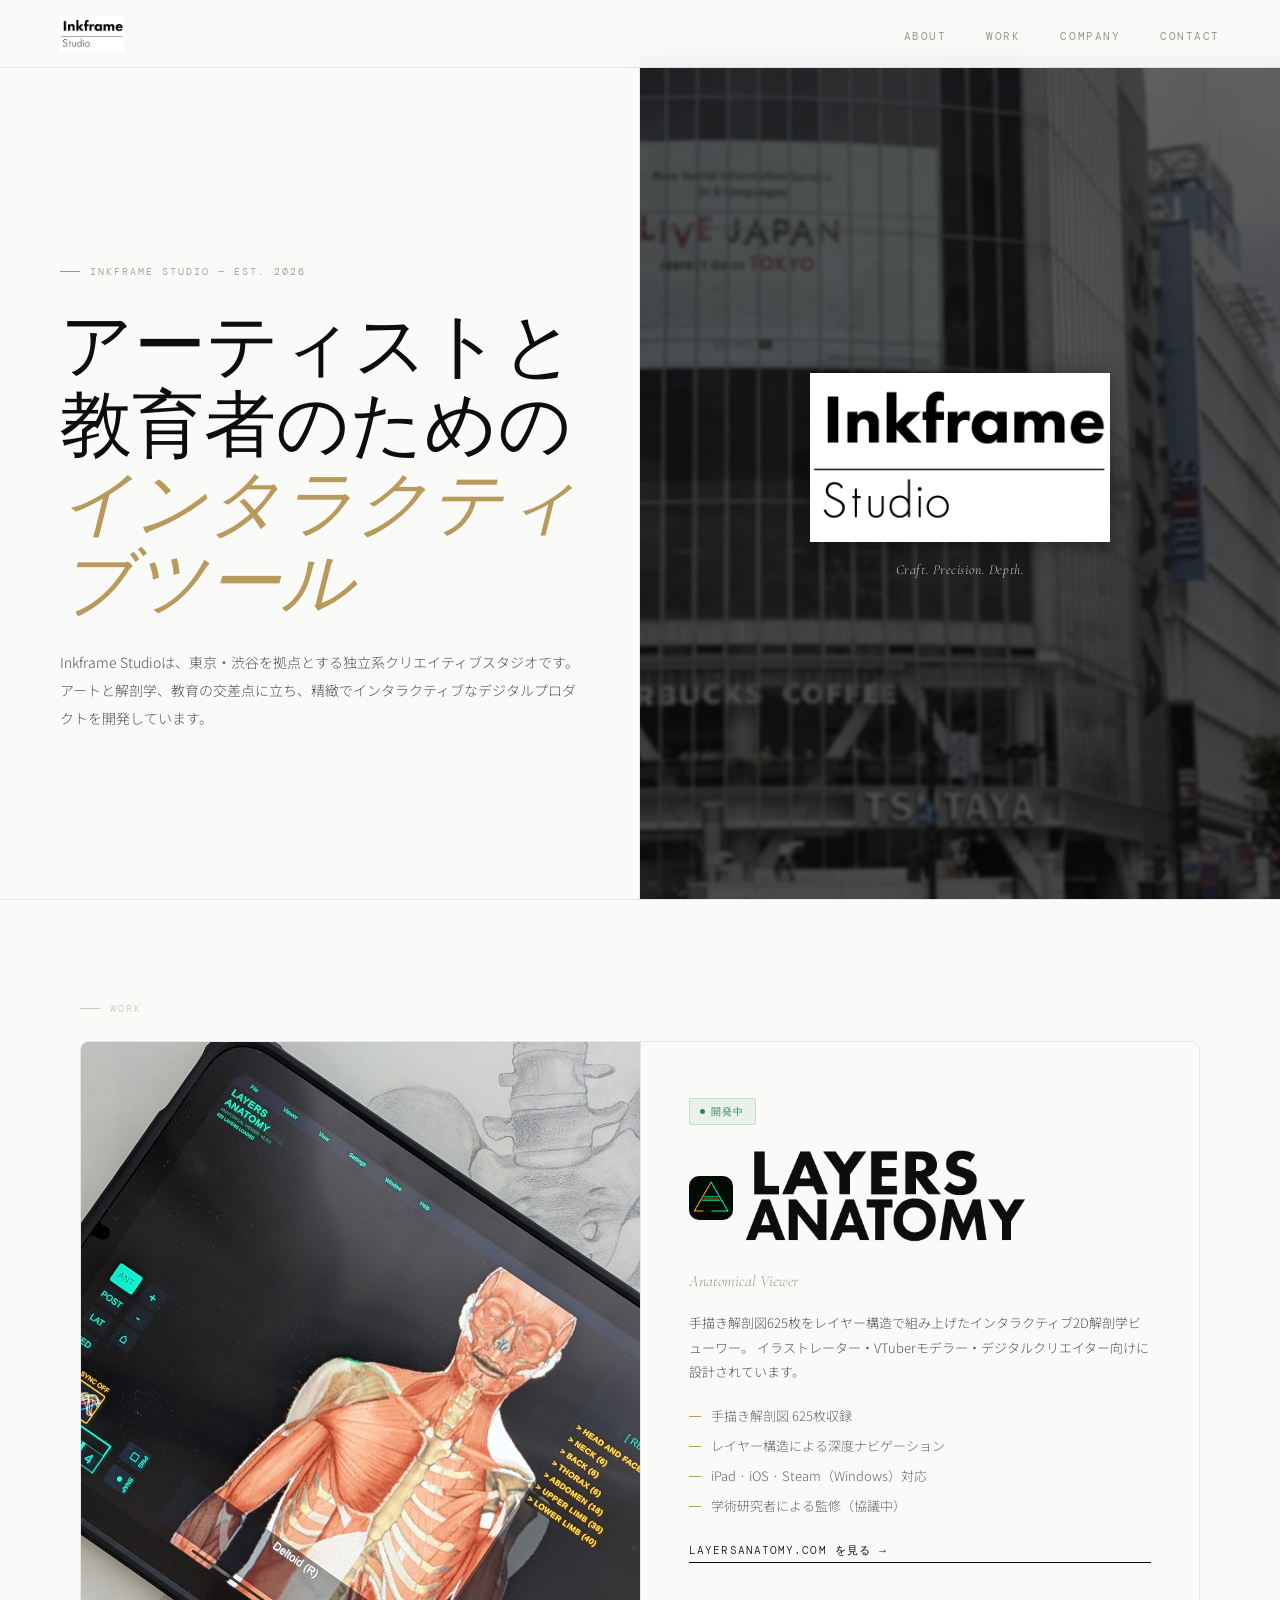
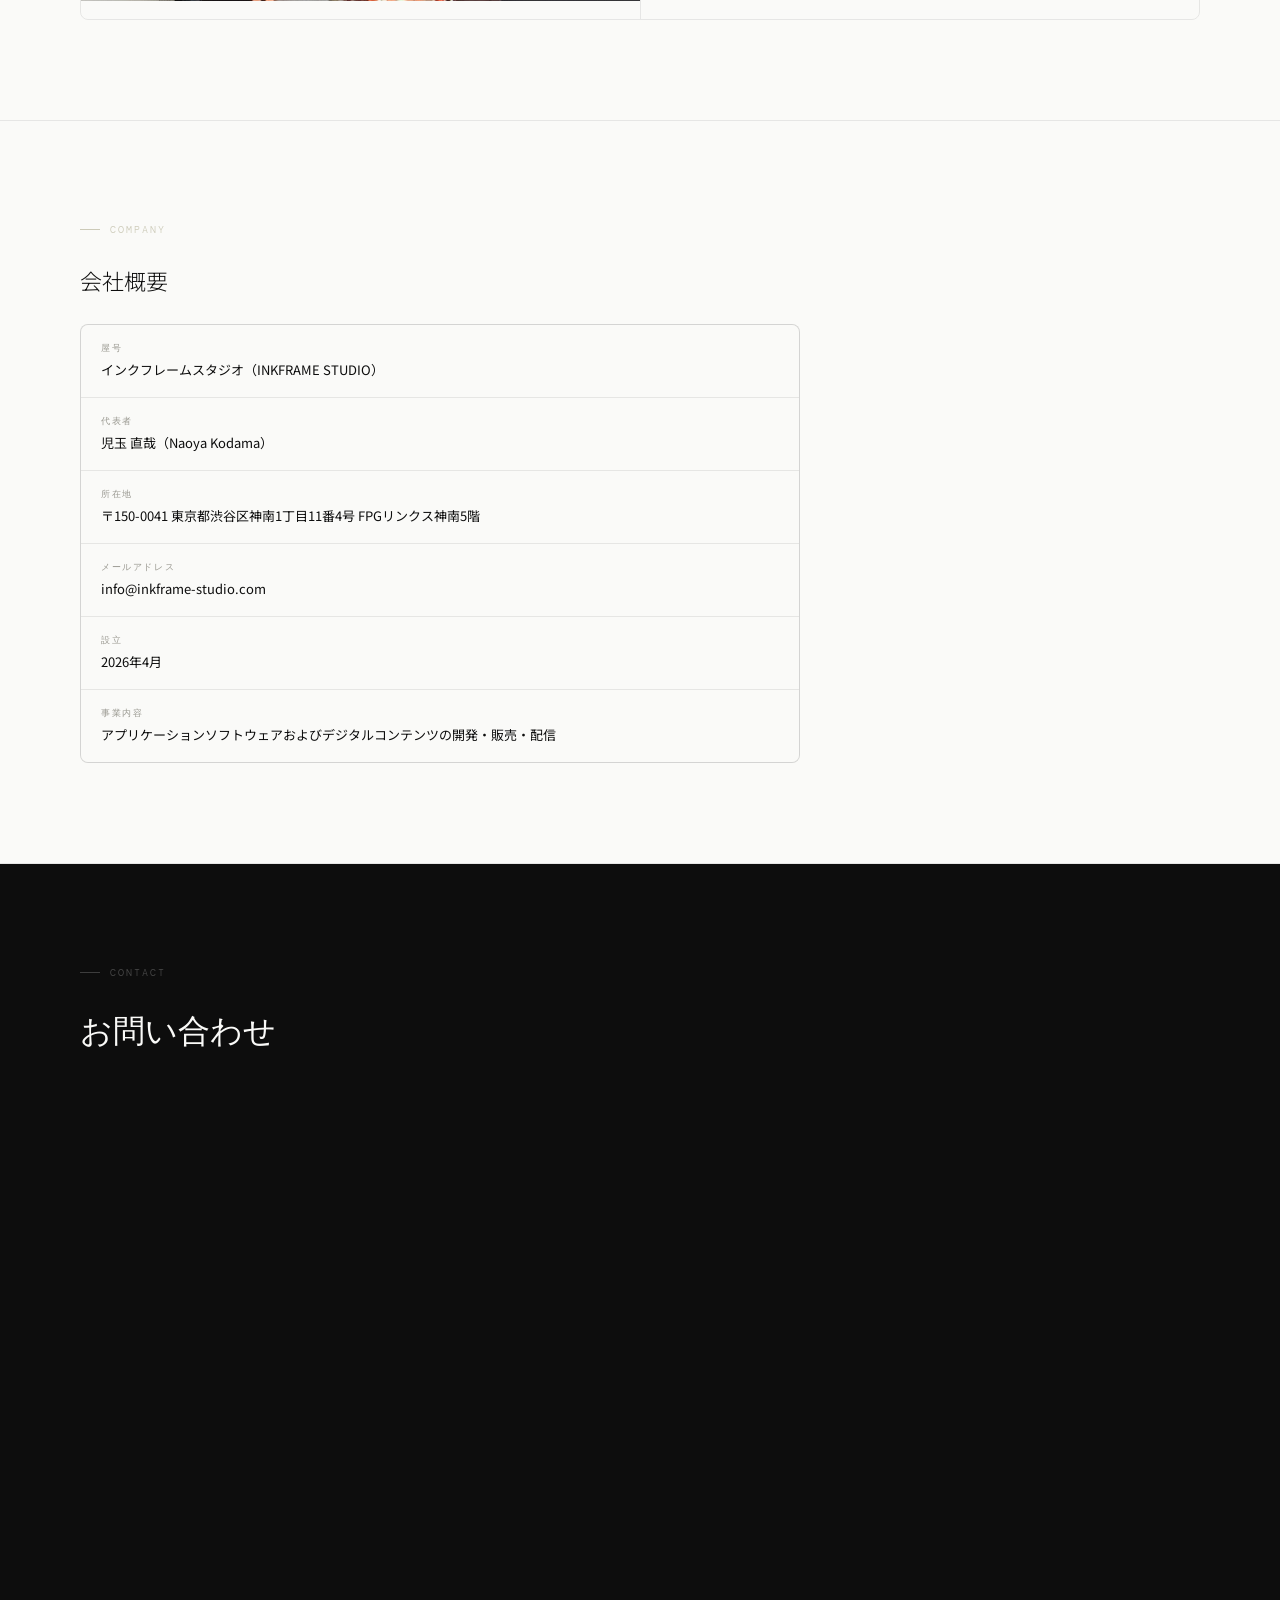
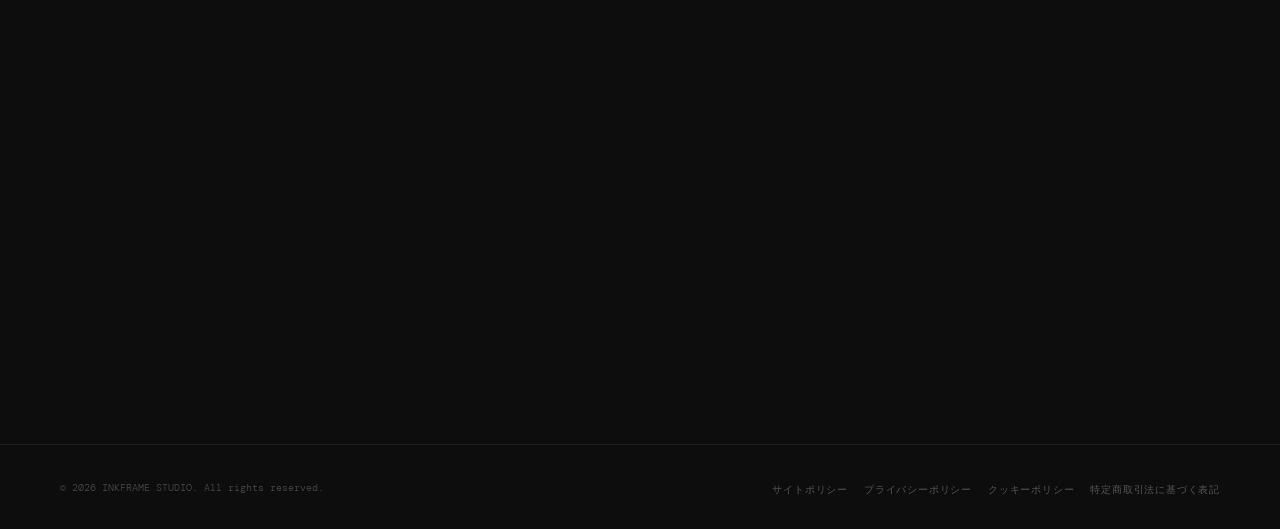
==== index.html @ b80c72b1 "Add files via upload" ====
<!DOCTYPE html>
<html lang="ja">
<head>
<meta charset="UTF-8">
<meta name="viewport" content="width=device-width, initial-scale=1.0">
<title>Inkframe Studio — 東京・渋谷のクリエイティブスタジオ</title>
<meta name="description" content="Inkframe Studioは東京・渋谷を拠点とする独立系クリエイティブスタジオです。アーティストや教育者のためのインタラクティブなデジタルプロダクトを開発しています。">
<link rel="preconnect" href="https://fonts.googleapis.com">
<link rel="preconnect" href="https://fonts.gstatic.com" crossorigin>
<link href="https://fonts.googleapis.com/css2?family=Cormorant+Garamond:ital,wght@0,300;0,400;1,300&family=DM+Mono&family=Noto+Sans+JP:wght@300;400;500&display=swap" rel="stylesheet">
<link rel="stylesheet" href="style.css">
</head>
<body>

<nav>
  <a class="nav-logo" href="index.html">
    <img src="banner.png" alt="Inkframe Studio">
  </a>
  <ul class="nav-links">
    <li><a href="#about">About</a></li>
    <li><a href="#work">Work</a></li>
    <li><a href="#company">Company</a></li>
    <li><a href="#contact">Contact</a></li>
  </ul>
</nav>

<!-- ABOUT -->
<section id="about">
  <div class="about-main">
    <p class="hero-eyebrow">Inkframe Studio — Est. 2026</p>
    <h1 class="hero-title">
      アーティストと<br>教育者のための<br><em>インタラクティブツール</em>
    </h1>
    <p class="hero-desc">
      Inkframe Studioは、東京・渋谷を拠点とする独立系クリエイティブスタジオです。
      アートと解剖学、教育の交差点に立ち、精緻でインタラクティブなデジタルプロダクトを開発しています。
    </p>
  </div>
  <div class="about-visual">
    <div class="about-visual-inner">
      <img src="banner.png" alt="Inkframe Studio">
      <p class="about-visual-tagline">Craft. Precision. Depth.</p>
    </div>
  </div>
</section>

<!-- WORK -->
<section id="work">
  <div class="section-pad">
    <p class="section-eyebrow">Work</p>
    <div class="work-card">
      <div class="work-img">
        <img src="app.jpg" alt="LAYERS ANATOMY — iPadで動作するインタラクティブ解剖学ビューワー">
      </div>
      <div class="work-detail">
        <span class="work-badge">開発中</span>
        <div class="work-logo-row">
          <img class="icon" src="la-icon.png" alt="LAYERS ANATOMY icon">
          <img class="title-img" src="la-title.png" alt="LAYERS ANATOMY">
        </div>
        <p class="work-subtitle">Anatomical Viewer</p>
        <p class="work-text">
          手描き解剖図625枚をレイヤー構造で組み上げたインタラクティブ2D解剖学ビューワー。
          イラストレーター・VTuberモデラー・デジタルクリエイター向けに設計されています。
        </p>
        <ul class="work-specs">
          <li class="work-spec">手描き解剖図 625枚収録</li>
          <li class="work-spec">レイヤー構造による深度ナビゲーション</li>
          <li class="work-spec">iPad · iOS · Steam（Windows）対応</li>
          <li class="work-spec">学術研究者による監修（協議中）</li>
        </ul>
        <a class="cta-link" href="https://layersanatomy.com" target="_blank" rel="noopener">
          layersanatomy.com を見る &rarr;
        </a>
      </div>
    </div>
  </div>
</section>

<!-- COMPANY -->
<section id="company">
  <div class="section-pad">
    <p class="section-eyebrow">Company</p>
    <h2 style="font-family:'Noto Sans JP',sans-serif; font-size:22px; font-weight:300; margin-bottom:24px;">会社概要</h2>
    <div class="company-grid">
      <div class="company-cell full">
        <p class="company-label">屋号</p>
        <p class="company-value">インクフレームスタジオ（INKFRAME STUDIO）</p>
      </div>
      <div class="company-cell full">
        <p class="company-label">代表者</p>
        <p class="company-value">児玉 直哉（Naoya Kodama）</p>
      </div>
      <div class="company-cell full">
        <p class="company-label">所在地</p>
        <p class="company-value">〒150-0041 東京都渋谷区神南1丁目11番4号 FPGリンクス神南5階</p>
      </div>
      <div class="company-cell full">
        <p class="company-label">メールアドレス</p>
        <p class="company-value">info@inkframe-studio.com</p>
      </div>
      <div class="company-cell full">
        <p class="company-label">設立</p>
        <p class="company-value">2026年4月</p>
      </div>
      <div class="company-cell full">
        <p class="company-label">事業内容</p>
        <p class="company-value">アプリケーションソフトウェアおよびデジタルコンテンツの開発・販売・配信</p>
      </div>
    </div>
  </div>
</section>

<!-- CONTACT -->
<section id="contact">
  <div class="section-pad">
    <p class="contact-section-eyebrow">Contact</p>
    <h2 class="contact-title">お問い合わせ</h2>
    <iframe
      src="https://docs.google.com/forms/d/e/1FAIpQLScickL5tB8OaW92qMERPSSuy2w78cdAFKU0HUucGueeboJIHQ/viewform?embedded=true"
      width="100%" height="857" frameborder="0" marginheight="0" marginwidth="0"
      style="border:none; display:block; max-width:680px;">読み込んでいます…</iframe>
  </div>
</section>

<footer>
  <p class="footer-copy">&copy; 2026 INKFRAME STUDIO. All rights reserved.</p>
  <ul class="footer-links">
    <li><a href="site-policy.html">サイトポリシー</a></li>
    <li><a href="privacy.html">プライバシーポリシー</a></li>
    <li><a href="cookie-policy.html">クッキーポリシー</a></li>
    <li><a href="tokushoho.html">特定商取引法に基づく表記</a></li>
  </ul>
</footer>

</body>
</html>
---- style.css ----
*, *::before, *::after { box-sizing: border-box; margin: 0; padding: 0; }

:root {
  --black: #0d0d0d;
  --white: #fafaf8;
  --gray: #f2f1ee;
  --mid: #999890;
  --dim: #cccab8;
  --gold: #b89a5a;
  --green: #2a8a4a;
  --border: rgba(0,0,0,0.08);
}

html { scroll-behavior: smooth; }

body {
  background: var(--white);
  color: var(--black);
  font-family: 'Noto Sans JP', 'Jost', sans-serif;
  font-weight: 300;
  font-size: 16px;
  line-height: 1.7;
  -webkit-font-smoothing: antialiased;
  overflow-x: hidden;
}

a { color: inherit; text-decoration: none; }
img { display: block; max-width: 100%; height: auto; }

/* ── NAV ── */
nav {
  position: fixed; top: 0; left: 0; right: 0; z-index: 200;
  display: flex; align-items: center; justify-content: space-between;
  padding: 0 20px; height: 56px;
  background: rgba(250,250,248,0.95); backdrop-filter: blur(16px);
  border-bottom: 1px solid var(--border);
}
.nav-logo img { height: 28px; width: auto; object-fit: contain; }
.nav-links {
  display: flex; gap: 16px; list-style: none;
}
.nav-links a {
  font-family: 'DM Mono', monospace;
  font-size: 10px; font-weight: 400; letter-spacing: 0.14em;
  text-transform: uppercase; color: var(--mid); transition: color 0.2s;
}
.nav-links a:hover { color: var(--black); }

/* ── SECTION EYEBROW ── */
.section-eyebrow {
  font-family: 'DM Mono', monospace;
  font-size: 10px; letter-spacing: 0.2em;
  text-transform: uppercase; color: var(--dim);
  margin-bottom: 24px;
  display: flex; align-items: center; gap: 10px;
}
.section-eyebrow::before {
  content: ''; display: block; width: 20px; height: 1px;
  background: var(--dim); flex-shrink: 0;
}

/* ── ABOUT ── */
#about {
  padding-top: 56px;
  border-bottom: 1px solid var(--border);
}

.about-main {
  padding: 56px 20px 48px;
}

.hero-eyebrow {
  font-family: 'DM Mono', monospace; font-size: 10px;
  letter-spacing: 0.2em; text-transform: uppercase;
  color: var(--mid); margin-bottom: 28px;
  display: flex; align-items: center; gap: 10px;
}
.hero-eyebrow::before {
  content: ''; display: block; width: 20px; height: 1px;
  background: var(--mid); flex-shrink: 0;
}

.hero-title {
  font-family: 'Cormorant Garamond', serif;
  font-size: clamp(36px, 8vw, 72px); font-weight: 300;
  line-height: 1.1; margin-bottom: 24px;
}
.hero-title em { font-style: italic; color: var(--gold); }

.hero-desc {
  font-size: 14px; color: #555; line-height: 2; margin-bottom: 0;
}

.about-visual {
  width: 100%;
  aspect-ratio: 16 / 9;
  background-image: url('about-bg.jpg');
  background-size: cover; background-position: center;
  position: relative;
  display: flex; align-items: center; justify-content: center;
}
.about-visual::before {
  content: ''; position: absolute; inset: 0;
  background: rgba(10,10,10,0.3);
}
.about-visual-inner {
  position: relative; z-index: 1; text-align: center; padding: 20px;
}
.about-visual-inner img {
  max-width: 200px; margin: 0 auto;
  filter: drop-shadow(0 2px 12px rgba(0,0,0,0.4));
}
.about-visual-tagline {
  font-family: 'Cormorant Garamond', serif;
  font-size: 14px; font-style: italic;
  color: rgba(255,255,255,0.75); margin-top: 16px; letter-spacing: 0.04em;
}

/* ── WORK ── */
#work { border-bottom: 1px solid var(--border); }

.section-pad { padding: 56px 20px; }

.work-card {
  border: 1px solid var(--border); border-radius: 8px; overflow: hidden;
}
.work-img { overflow: hidden; aspect-ratio: 1 / 1; }
.work-img img { width: 100%; height: 100%; object-fit: cover; }
.work-detail {
  padding: 28px 20px 32px;
  border-top: 1px solid var(--border);
}
.work-badge {
  display: inline-flex; align-items: center; gap: 6px;
  font-family: 'DM Mono', monospace; font-size: 10px;
  letter-spacing: 0.12em; text-transform: uppercase;
  color: var(--green); background: rgba(42,138,74,0.08);
  border: 1px solid rgba(42,138,74,0.2);
  padding: 4px 10px; border-radius: 2px; margin-bottom: 16px; width: fit-content;
}
.work-badge::before { content: ''; width: 5px; height: 5px; border-radius: 50%; background: var(--green); }

.work-logo-row {
  display: flex; align-items: center; gap: 12px; margin-bottom: 12px;
}
.work-logo-row .icon {
  width: 44px; height: 44px; border-radius: 10px; flex-shrink: 0; object-fit: cover;
}
.work-logo-row .title-img {
  max-width: 180px; height: auto;
}

.work-subtitle {
  font-family: 'Cormorant Garamond', serif;
  font-size: 16px; font-style: italic; color: var(--mid); margin-bottom: 16px;
}
.work-text {
  font-size: 13px; color: #555; line-height: 1.9; margin-bottom: 20px;
}
.work-specs {
  display: flex; flex-direction: column; gap: 8px; margin-bottom: 24px;
}
.work-spec {
  display: flex; align-items: center; gap: 10px; font-size: 13px; color: #666;
}
.work-spec::before {
  content: ''; width: 12px; height: 1px; background: var(--gold); flex-shrink: 0;
}
.cta-link {
  display: inline-flex; align-items: center; gap: 8px;
  font-family: 'DM Mono', monospace; font-size: 11px;
  letter-spacing: 0.1em; text-transform: uppercase;
  color: var(--black); border-bottom: 1px solid var(--black);
  padding-bottom: 2px; transition: gap 0.2s, color 0.2s;
}
.cta-link:hover { gap: 14px; color: var(--gold); border-color: var(--gold); }

/* ── COMPANY ── */
#company { background: var(--white); border-bottom: 1px solid var(--border); }

.company-grid {
  display: flex; flex-direction: column;
  gap: 1px; background: var(--border);
  border: 1px solid var(--border); border-radius: 8px; overflow: hidden;
}
.company-cell { background: var(--white); padding: 16px 20px; }
.company-label {
  font-family: 'DM Mono', monospace; font-size: 9px;
  letter-spacing: 0.18em; text-transform: uppercase; color: var(--mid); margin-bottom: 4px;
}
.company-value { font-size: 13px; font-weight: 400; color: var(--black); line-height: 1.6; }

/* ── CONTACT ── */
#contact { background: var(--black); }

.contact-title {
  font-family: 'Cormorant Garamond', serif; font-size: 32px;
  font-weight: 300; color: var(--white); margin-bottom: 28px;
}
.contact-section-eyebrow {
  font-family: 'DM Mono', monospace;
  font-size: 10px; letter-spacing: 0.2em;
  text-transform: uppercase; color: rgba(255,255,255,0.25);
  margin-bottom: 24px;
  display: flex; align-items: center; gap: 10px;
}
.contact-section-eyebrow::before {
  content: ''; display: block; width: 20px; height: 1px;
  background: rgba(255,255,255,0.2); flex-shrink: 0;
}

/* ── FOOTER ── */
footer {
  background: var(--black);
  border-top: 1px solid rgba(255,255,255,0.06);
  padding: 24px 20px;
  display: flex; flex-direction: column;
  align-items: flex-start; gap: 16px;
}
.footer-copy {
  font-family: 'DM Mono', monospace; font-size: 10px;
  color: rgba(255,255,255,0.25);
}
.footer-links {
  display: flex; flex-wrap: wrap; gap: 16px; list-style: none;
}
.footer-links a {
  font-family: 'DM Mono', monospace; font-size: 10px;
  letter-spacing: 0.08em; text-transform: uppercase;
  color: rgba(255,255,255,0.3); transition: color 0.2s;
}
.footer-links a:hover { color: rgba(255,255,255,0.7); }

/* ── POLICY PAGES ── */
.policy-page { padding-top: 56px; min-height: 100vh; }
.policy-hero {
  padding: 48px 20px 36px;
  border-bottom: 1px solid var(--border);
  background: var(--gray);
}
.policy-hero h1 {
  font-family: 'Noto Sans JP', sans-serif;
  font-size: clamp(24px, 6vw, 40px); font-weight: 300; margin-bottom: 8px;
}
.policy-hero .date {
  font-family: 'DM Mono', monospace; font-size: 11px; color: var(--mid);
}
.policy-body { padding: 36px 20px; max-width: 800px; }
.policy-body h2 {
  font-family: 'DM Mono', monospace;
  font-size: 11px; font-weight: 500; letter-spacing: 0.12em;
  text-transform: uppercase; margin: 36px 0 10px; color: var(--black);
  padding-bottom: 8px; border-bottom: 1px solid var(--border);
}
.policy-body h2:first-child { margin-top: 0; }
.policy-body p {
  font-family: 'Noto Sans JP', sans-serif;
  font-size: 14px; color: #555; line-height: 1.9; margin-bottom: 10px;
}
.policy-body table {
  width: 100%; border-collapse: collapse; font-size: 13px; margin-bottom: 12px;
}
.policy-body table th, .policy-body table td {
  padding: 12px 14px; border: 1px solid var(--border);
  vertical-align: top; text-align: left;
}
.policy-body table th {
  background: var(--gray); font-weight: 400; color: var(--mid);
  width: 40%; white-space: nowrap;
}
.policy-body table td { color: #444; line-height: 1.8; }

/* ── TABLET 640px+ ── */
@media (min-width: 640px) {
  nav { padding: 0 40px; height: 64px; }
  .nav-logo img { height: 32px; }
  .nav-links { gap: 28px; }
  .nav-links a { font-size: 11px; }

  .about-main { padding: 80px 40px 60px; }
  .about-visual-inner img { max-width: 260px; }

  .section-pad { padding: 72px 40px; }

  .work-detail { padding: 36px 32px 40px; }
  .work-logo-row .title-img { max-width: 240px; }

  .policy-hero { padding: 60px 40px 48px; }
  .policy-body { padding: 48px 40px; }
  .policy-body table th { width: 200px; }

  footer { padding: 24px 40px; flex-direction: row; justify-content: space-between; align-items: center; }
}

/* ── DESKTOP 960px+ ── */
@media (min-width: 960px) {
  nav { padding: 0 60px; height: 68px; }
  .nav-logo img { height: 36px; }
  .nav-links { gap: 40px; }

  /* About: 2カラム */
  #about { display: grid; grid-template-columns: 1fr 1fr; min-height: 100vh; }
  .about-main {
    padding: 120px 60px 80px;
    border-right: 1px solid var(--border);
    display: flex; flex-direction: column; justify-content: center;
  }
  .about-visual {
    aspect-ratio: unset; min-height: 100%;
  }
  .about-visual-inner img { max-width: 300px; }

  /* Work: 2カラム */
  .section-pad { padding: 100px 80px; }
  .work-card { display: grid; grid-template-columns: 1fr 1fr; }
  .work-img { aspect-ratio: 1/1; }
  .work-detail {
    padding: 56px 48px;
    border-top: none; border-left: 1px solid var(--border);
    display: flex; flex-direction: column; justify-content: center;
  }
  .work-logo-row .title-img { max-width: 280px; }

  /* Company */
  .company-grid {
    display: grid; grid-template-columns: 1fr 1fr;
    max-width: 720px;
  }
  .company-cell.full { grid-column: 1 / -1; }

  .policy-hero { padding: 80px 60px 60px; }
  .policy-body { padding: 60px; }
  footer { padding: 28px 60px; }
}
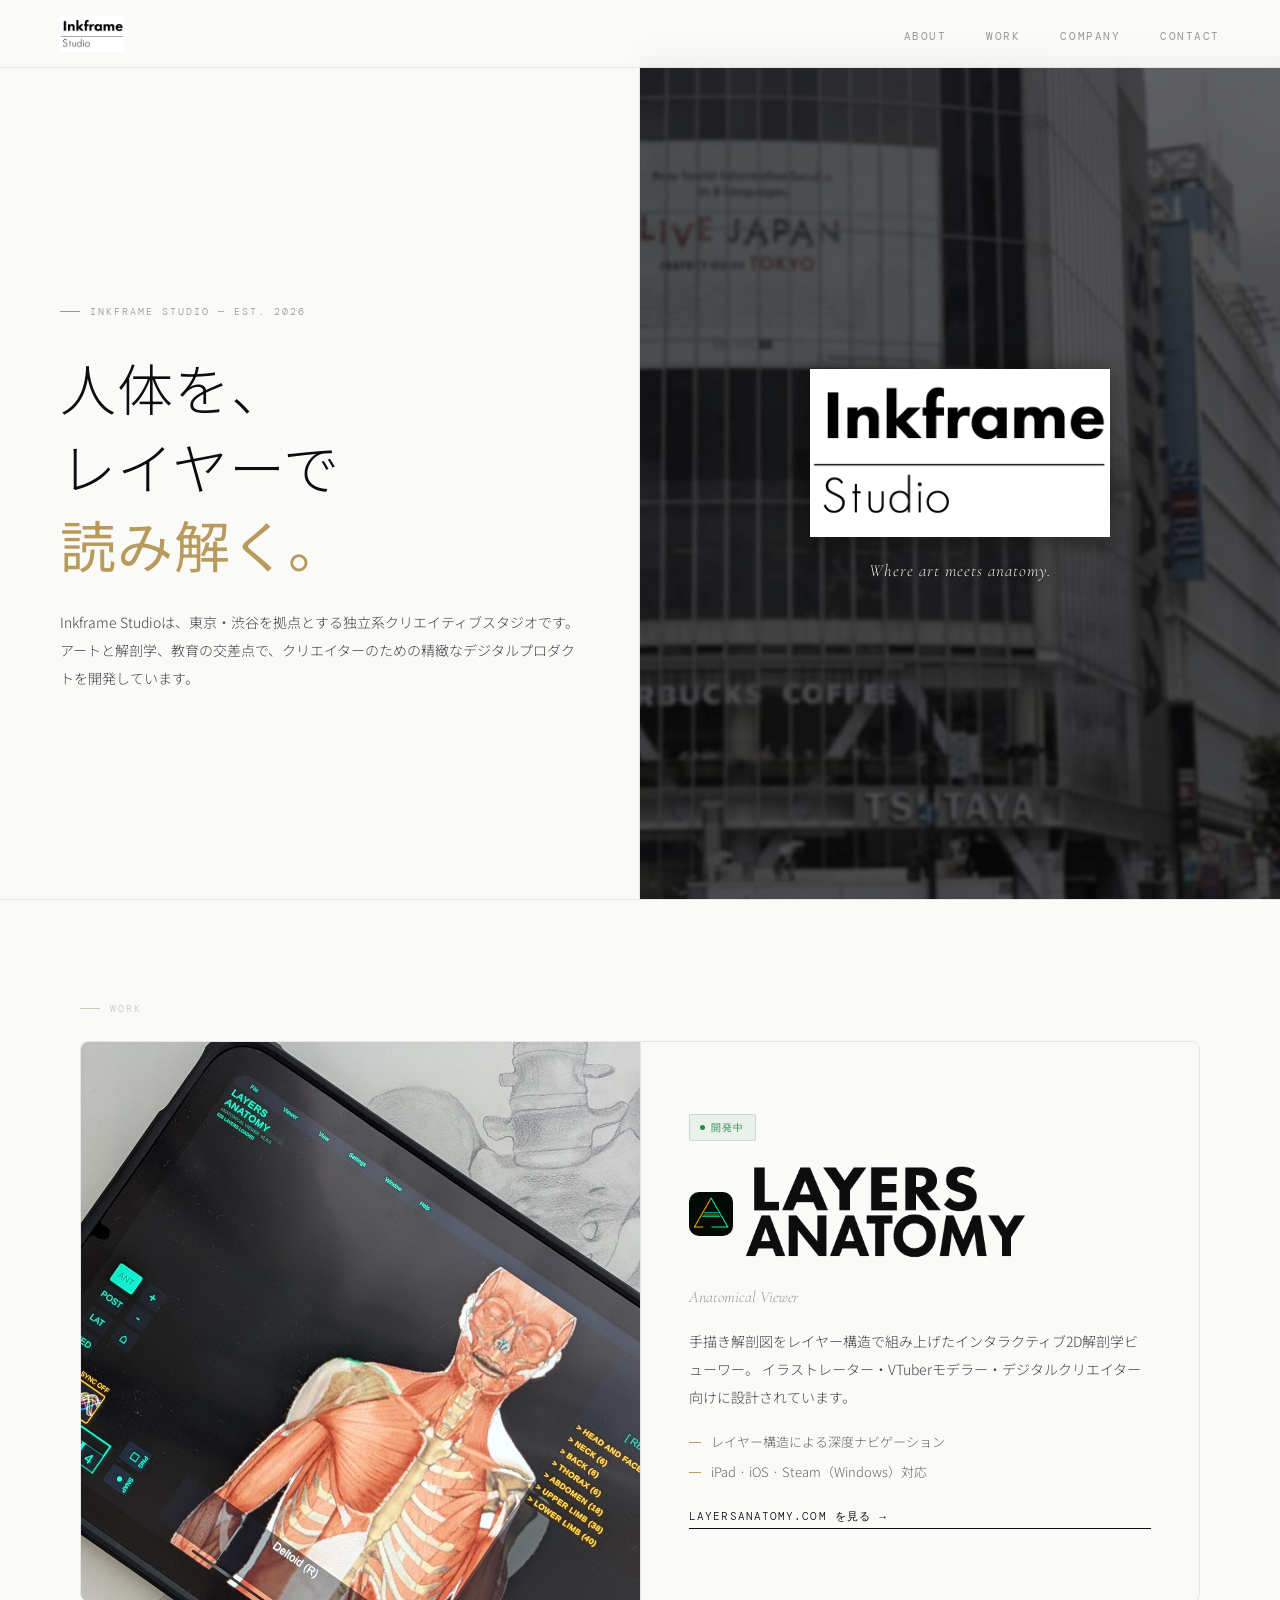
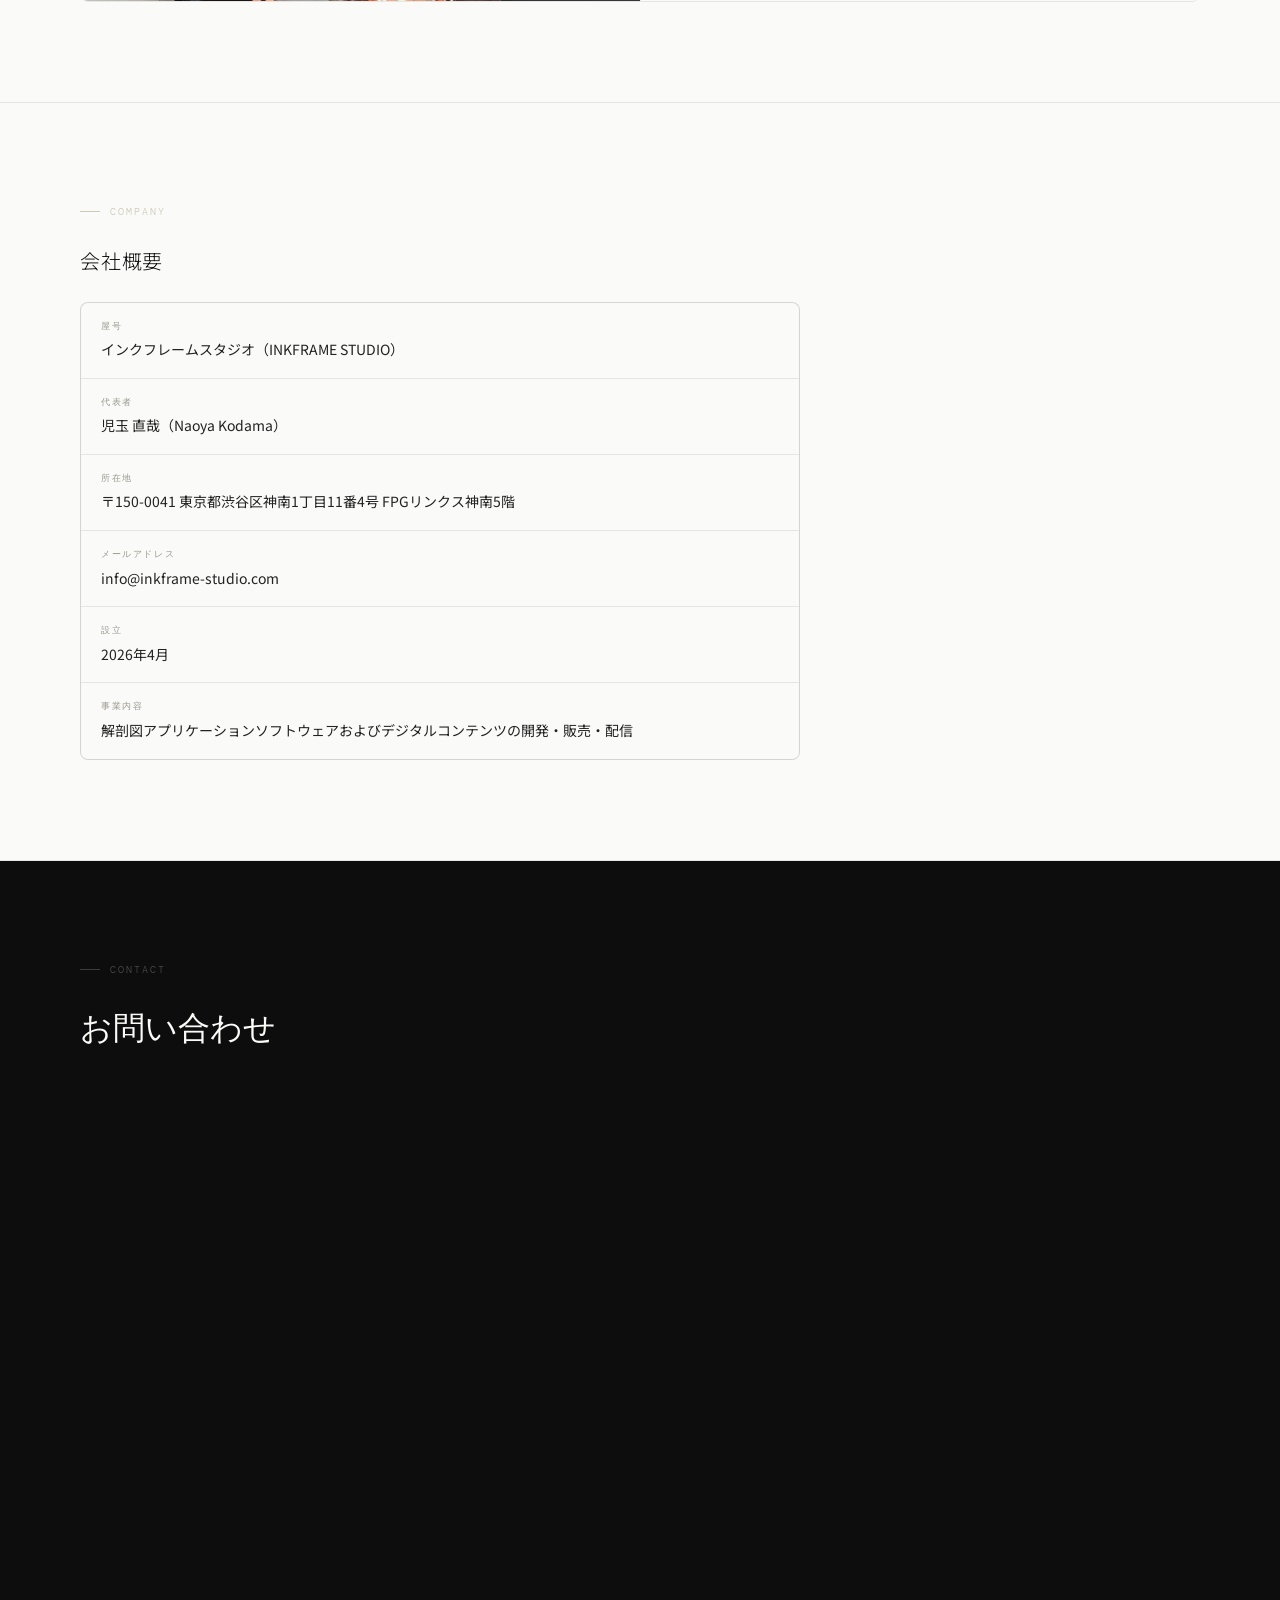
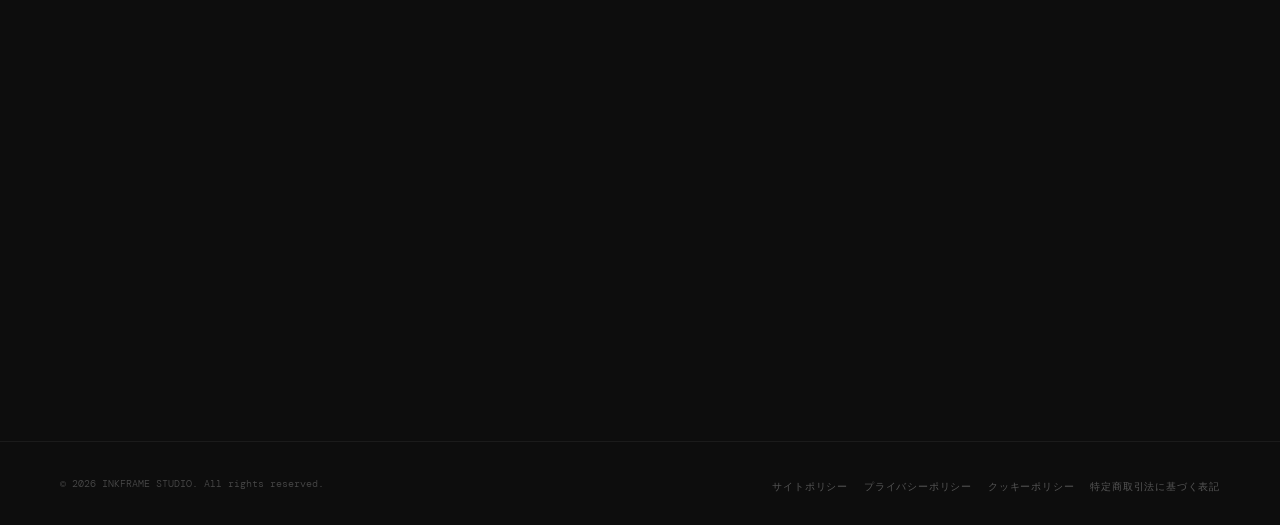
==== commit a842714e: "Add files via upload" ====
--- a/index.html
+++ b/index.html
@@ -7,7 +7,7 @@
 <meta name="description" content="Inkframe Studioは東京・渋谷を拠点とする独立系クリエイティブスタジオです。アーティストや教育者のためのインタラクティブなデジタルプロダクトを開発しています。">
 <link rel="preconnect" href="https://fonts.googleapis.com">
 <link rel="preconnect" href="https://fonts.gstatic.com" crossorigin>
-<link href="https://fonts.googleapis.com/css2?family=Cormorant+Garamond:ital,wght@0,300;0,400;1,300&family=DM+Mono&family=Noto+Sans+JP:wght@300;400;500&display=swap" rel="stylesheet">
+<link href="https://fonts.googleapis.com/css2?family=Cormorant+Garamond:ital,wght@0,300;0,400;1,300;1,400&family=DM+Mono&family=Noto+Sans+JP:wght@300;400;500&display=swap" rel="stylesheet">
 <link rel="stylesheet" href="style.css">
 </head>
 <body>
@@ -26,21 +26,23 @@
 
 <!-- ABOUT -->
 <section id="about">
+  <!-- ビジュアルを先に（スマホでは最上部に表示） -->
+  <div class="about-visual">
+    <div class="about-visual-inner">
+      <img src="banner.png" alt="Inkframe Studio">
+      <p class="about-visual-tagline">Where art meets anatomy.</p>
+    </div>
+  </div>
+  <!-- テキストはビジュアルの後 -->
   <div class="about-main">
     <p class="hero-eyebrow">Inkframe Studio — Est. 2026</p>
     <h1 class="hero-title">
-      アーティストと<br>教育者のための<br><em>インタラクティブツール</em>
+      人体を、<br>レイヤーで<br><em>読み解く。</em>
     </h1>
     <p class="hero-desc">
       Inkframe Studioは、東京・渋谷を拠点とする独立系クリエイティブスタジオです。
-      アートと解剖学、教育の交差点に立ち、精緻でインタラクティブなデジタルプロダクトを開発しています。
+      アートと解剖学、教育の交差点で、クリエイターのための精緻なデジタルプロダクトを開発しています。
     </p>
-  </div>
-  <div class="about-visual">
-    <div class="about-visual-inner">
-      <img src="banner.png" alt="Inkframe Studio">
-      <p class="about-visual-tagline">Craft. Precision. Depth.</p>
-    </div>
   </div>
 </section>
 
@@ -60,14 +62,12 @@
         </div>
         <p class="work-subtitle">Anatomical Viewer</p>
         <p class="work-text">
-          手描き解剖図625枚をレイヤー構造で組み上げたインタラクティブ2D解剖学ビューワー。
+          手描き解剖図をレイヤー構造で組み上げたインタラクティブ2D解剖学ビューワー。
           イラストレーター・VTuberモデラー・デジタルクリエイター向けに設計されています。
         </p>
         <ul class="work-specs">
-          <li class="work-spec">手描き解剖図 625枚収録</li>
           <li class="work-spec">レイヤー構造による深度ナビゲーション</li>
           <li class="work-spec">iPad · iOS · Steam（Windows）対応</li>
-          <li class="work-spec">学術研究者による監修（協議中）</li>
         </ul>
         <a class="cta-link" href="https://layersanatomy.com" target="_blank" rel="noopener">
           layersanatomy.com を見る &rarr;
@@ -81,7 +81,7 @@
 <section id="company">
   <div class="section-pad">
     <p class="section-eyebrow">Company</p>
-    <h2 style="font-family:'Noto Sans JP',sans-serif; font-size:22px; font-weight:300; margin-bottom:24px;">会社概要</h2>
+    <h2 class="section-heading">会社概要</h2>
     <div class="company-grid">
       <div class="company-cell full">
         <p class="company-label">屋号</p>
@@ -105,7 +105,7 @@
       </div>
       <div class="company-cell full">
         <p class="company-label">事業内容</p>
-        <p class="company-value">アプリケーションソフトウェアおよびデジタルコンテンツの開発・販売・配信</p>
+        <p class="company-value">解剖図アプリケーションソフトウェアおよびデジタルコンテンツの開発・販売・配信</p>
       </div>
     </div>
   </div>
--- a/style.css
+++ b/style.css
@@ -63,10 +63,15 @@
 #about {
   padding-top: 56px;
   border-bottom: 1px solid var(--border);
-}
+  display: flex;
+  flex-direction: column;
+}
+/* モバイル：ビジュアルが先、テキストが後 */
+.about-visual { order: 1; }
+.about-main   { order: 2; }
 
 .about-main {
-  padding: 56px 20px 48px;
+  padding: 48px 20px 48px;
 }
 
 .hero-eyebrow {
@@ -81,14 +86,14 @@
 }
 
 .hero-title {
-  font-family: 'Cormorant Garamond', serif;
-  font-size: clamp(36px, 8vw, 72px); font-weight: 300;
-  line-height: 1.1; margin-bottom: 24px;
-}
-.hero-title em { font-style: italic; color: var(--gold); }
+  font-family: 'Noto Sans JP', sans-serif;
+  font-size: clamp(28px, 7vw, 56px); font-weight: 300;
+  line-height: 1.4; margin-bottom: 24px; letter-spacing: 0.02em;
+}
+.hero-title em { font-style: normal; color: var(--gold); font-weight: 400; }
 
 .hero-desc {
-  font-size: 14px; color: #555; line-height: 2; margin-bottom: 0;
+  font-size: 14px; color: #444; line-height: 2; margin-bottom: 0;
 }
 
 .about-visual {
@@ -112,8 +117,14 @@
 }
 .about-visual-tagline {
   font-family: 'Cormorant Garamond', serif;
-  font-size: 14px; font-style: italic;
-  color: rgba(255,255,255,0.75); margin-top: 16px; letter-spacing: 0.04em;
+  font-size: 17px; font-style: italic;
+  color: rgba(255,255,255,0.9); margin-top: 20px; letter-spacing: 0.06em;
+  text-shadow: 0 1px 6px rgba(0,0,0,0.5);
+}
+
+.section-heading {
+  font-family: 'Noto Sans JP', sans-serif;
+  font-size: 20px; font-weight: 300; margin-bottom: 24px; letter-spacing: 0.04em;
 }
 
 /* ── WORK ── */
@@ -155,7 +166,7 @@
   font-size: 16px; font-style: italic; color: var(--mid); margin-bottom: 16px;
 }
 .work-text {
-  font-size: 13px; color: #555; line-height: 1.9; margin-bottom: 20px;
+  font-size: 14px; color: #444; line-height: 2; margin-bottom: 20px;
 }
 .work-specs {
   display: flex; flex-direction: column; gap: 8px; margin-bottom: 24px;
@@ -188,7 +199,7 @@
   font-family: 'DM Mono', monospace; font-size: 9px;
   letter-spacing: 0.18em; text-transform: uppercase; color: var(--mid); margin-bottom: 4px;
 }
-.company-value { font-size: 13px; font-weight: 400; color: var(--black); line-height: 1.6; }
+.company-value { font-size: 14px; font-weight: 400; color: #222; line-height: 1.7; }
 
 /* ── CONTACT ── */
 #contact { background: var(--black); }
@@ -299,7 +310,9 @@
   .nav-links { gap: 40px; }
 
   /* About: 2カラム */
-  #about { display: grid; grid-template-columns: 1fr 1fr; min-height: 100vh; }
+  #about { display: grid; grid-template-columns: 1fr 1fr; min-height: 100vh; flex-direction: unset; }
+  .about-visual { order: 2; }
+  .about-main   { order: 1; }
   .about-main {
     padding: 120px 60px 80px;
     border-right: 1px solid var(--border);
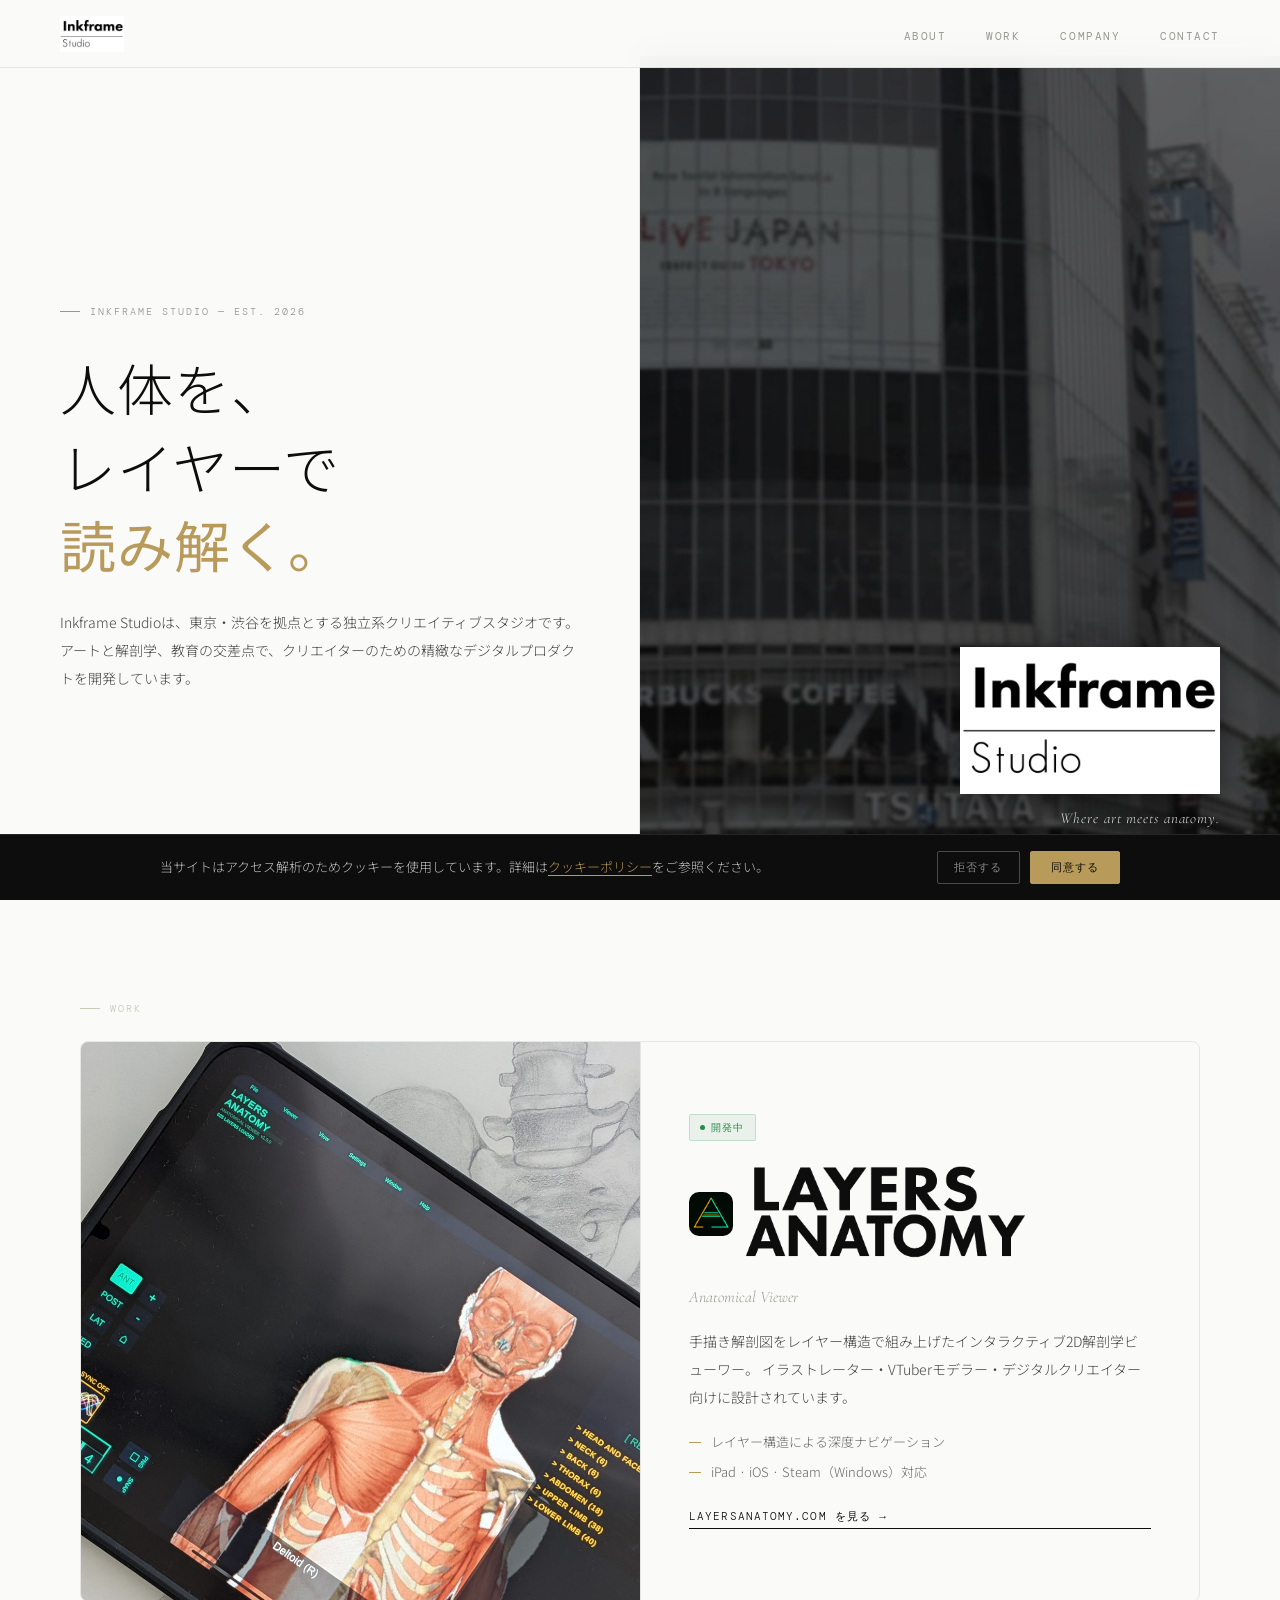
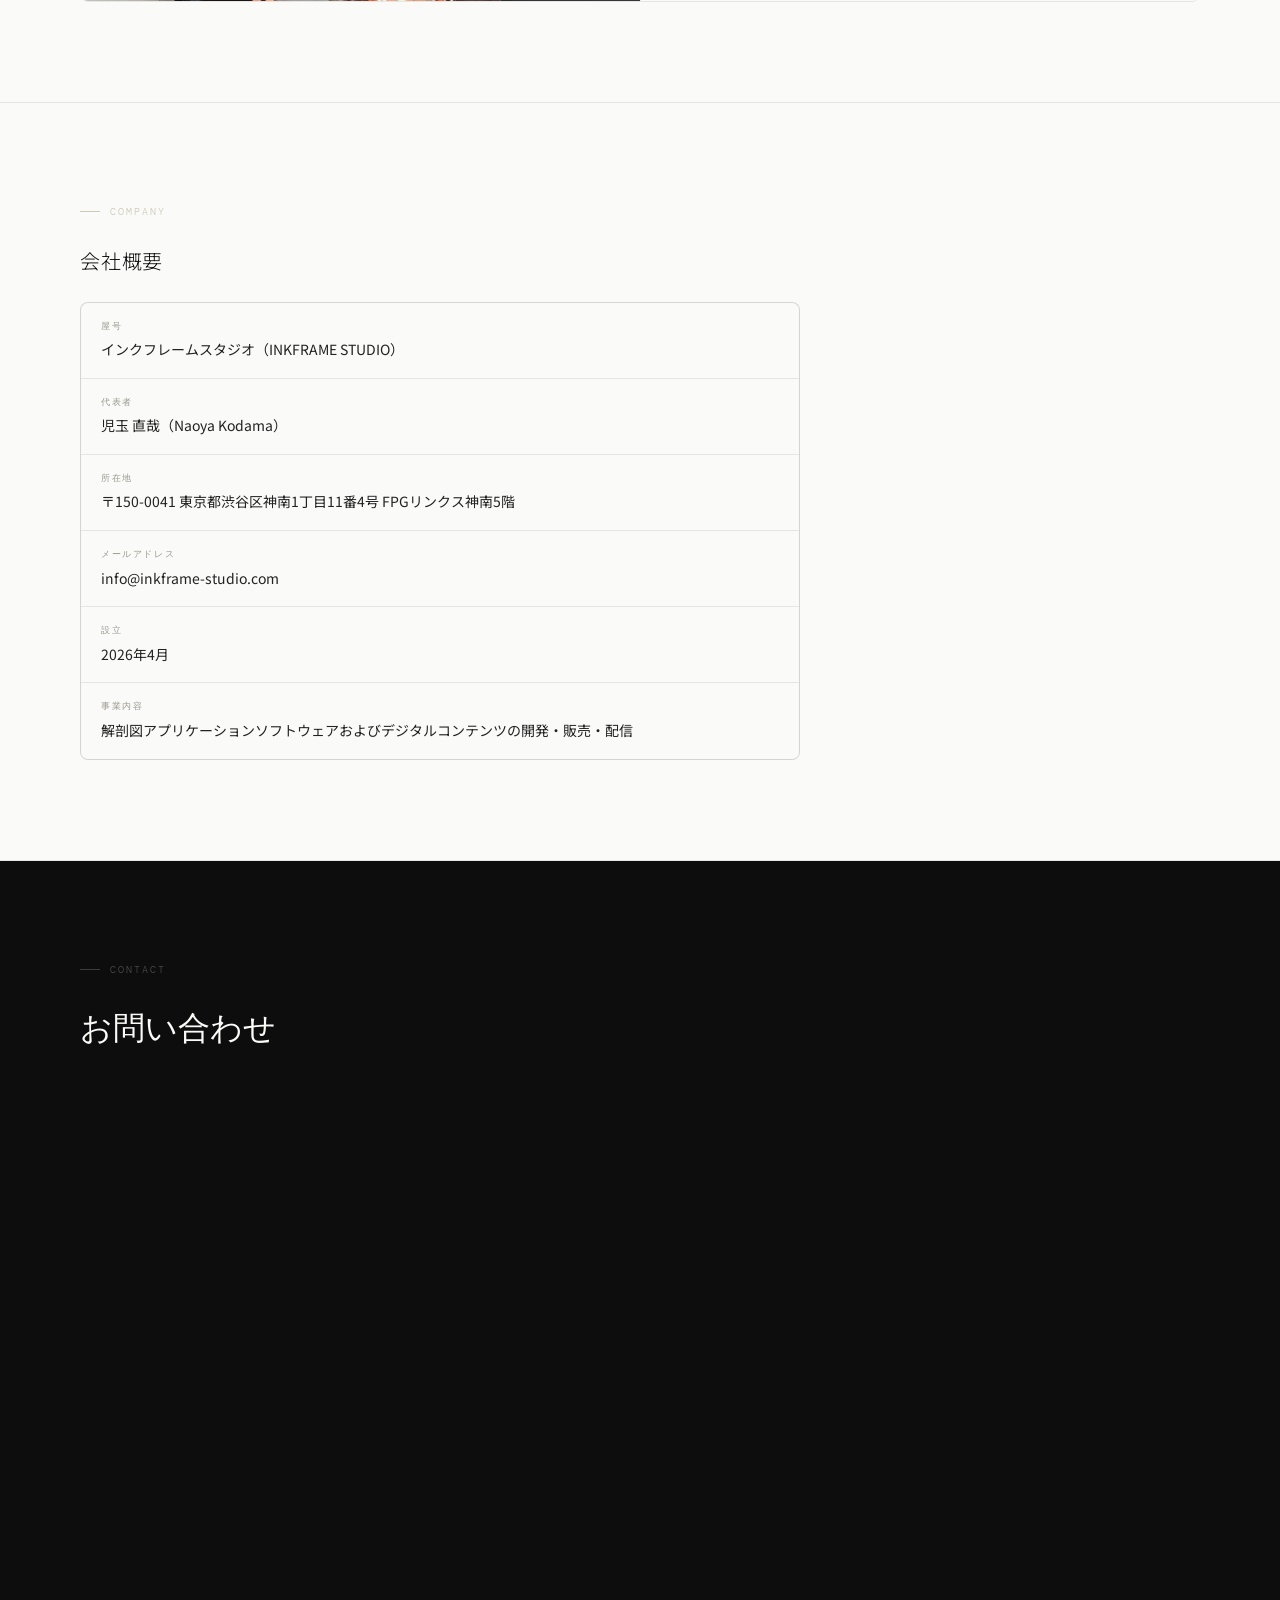
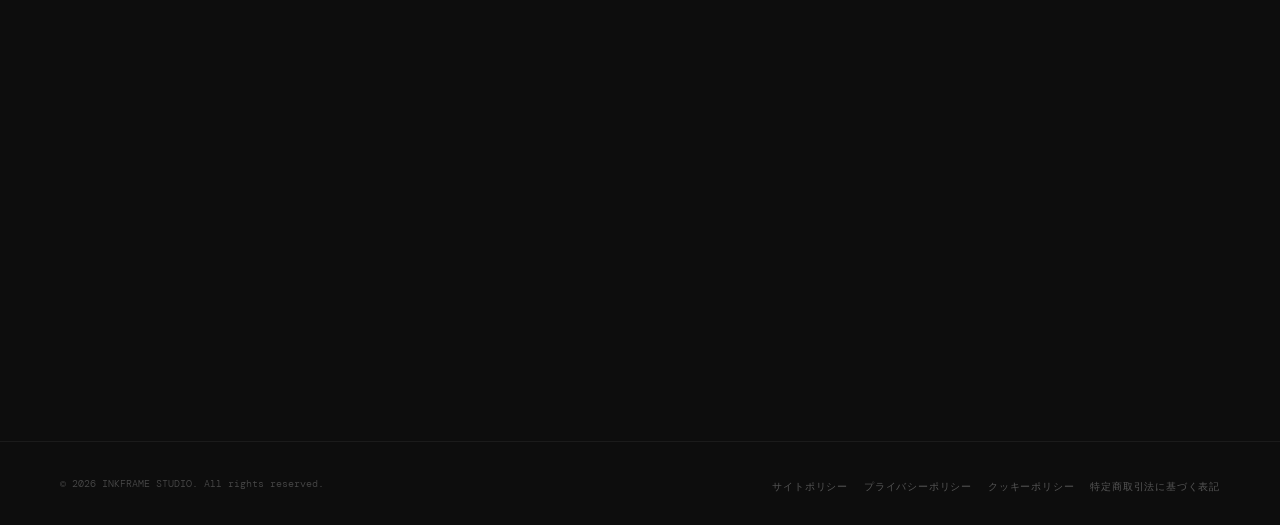
==== commit 1d6224b3: "Add files via upload" ====
--- a/index.html
+++ b/index.html
@@ -133,5 +133,6 @@
   </ul>
 </footer>
 
+<script src="cookie-consent.js"></script>
 </body>
 </html>
--- a/style.css
+++ b/style.css
@@ -102,14 +102,20 @@
   background-image: url('about-bg.jpg');
   background-size: cover; background-position: center;
   position: relative;
-  display: flex; align-items: center; justify-content: center;
+  display: flex;
+  align-items: flex-end;
+  justify-content: flex-end;
 }
 .about-visual::before {
   content: ''; position: absolute; inset: 0;
   background: rgba(10,10,10,0.3);
 }
 .about-visual-inner {
-  position: relative; z-index: 1; text-align: center; padding: 20px;
+  position: relative; z-index: 1; text-align: right; padding: 20px;
+  align-self: flex-end;
+  margin-top: auto;
+  margin-bottom: 32px;
+  margin-right: 20px;
 }
 .about-visual-inner img {
   max-width: 200px; margin: 0 auto;
@@ -117,9 +123,10 @@
 }
 .about-visual-tagline {
   font-family: 'Cormorant Garamond', serif;
-  font-size: 17px; font-style: italic;
-  color: rgba(255,255,255,0.9); margin-top: 20px; letter-spacing: 0.06em;
-  text-shadow: 0 1px 6px rgba(0,0,0,0.5);
+  font-size: 15px; font-style: italic;
+  color: rgba(255,255,255,0.85); margin-top: 12px; letter-spacing: 0.06em;
+  text-shadow: 0 1px 6px rgba(0,0,0,0.6);
+  text-align: right;
 }
 
 .section-heading {
@@ -320,8 +327,10 @@
   }
   .about-visual {
     aspect-ratio: unset; min-height: 100%;
+    align-items: flex-end; justify-content: flex-end;
   }
-  .about-visual-inner img { max-width: 300px; }
+  .about-visual-inner { margin-right: 40px; margin-bottom: 48px; }
+  .about-visual-inner img { max-width: 260px; }
 
   /* Work: 2カラム */
   .section-pad { padding: 100px 80px; }
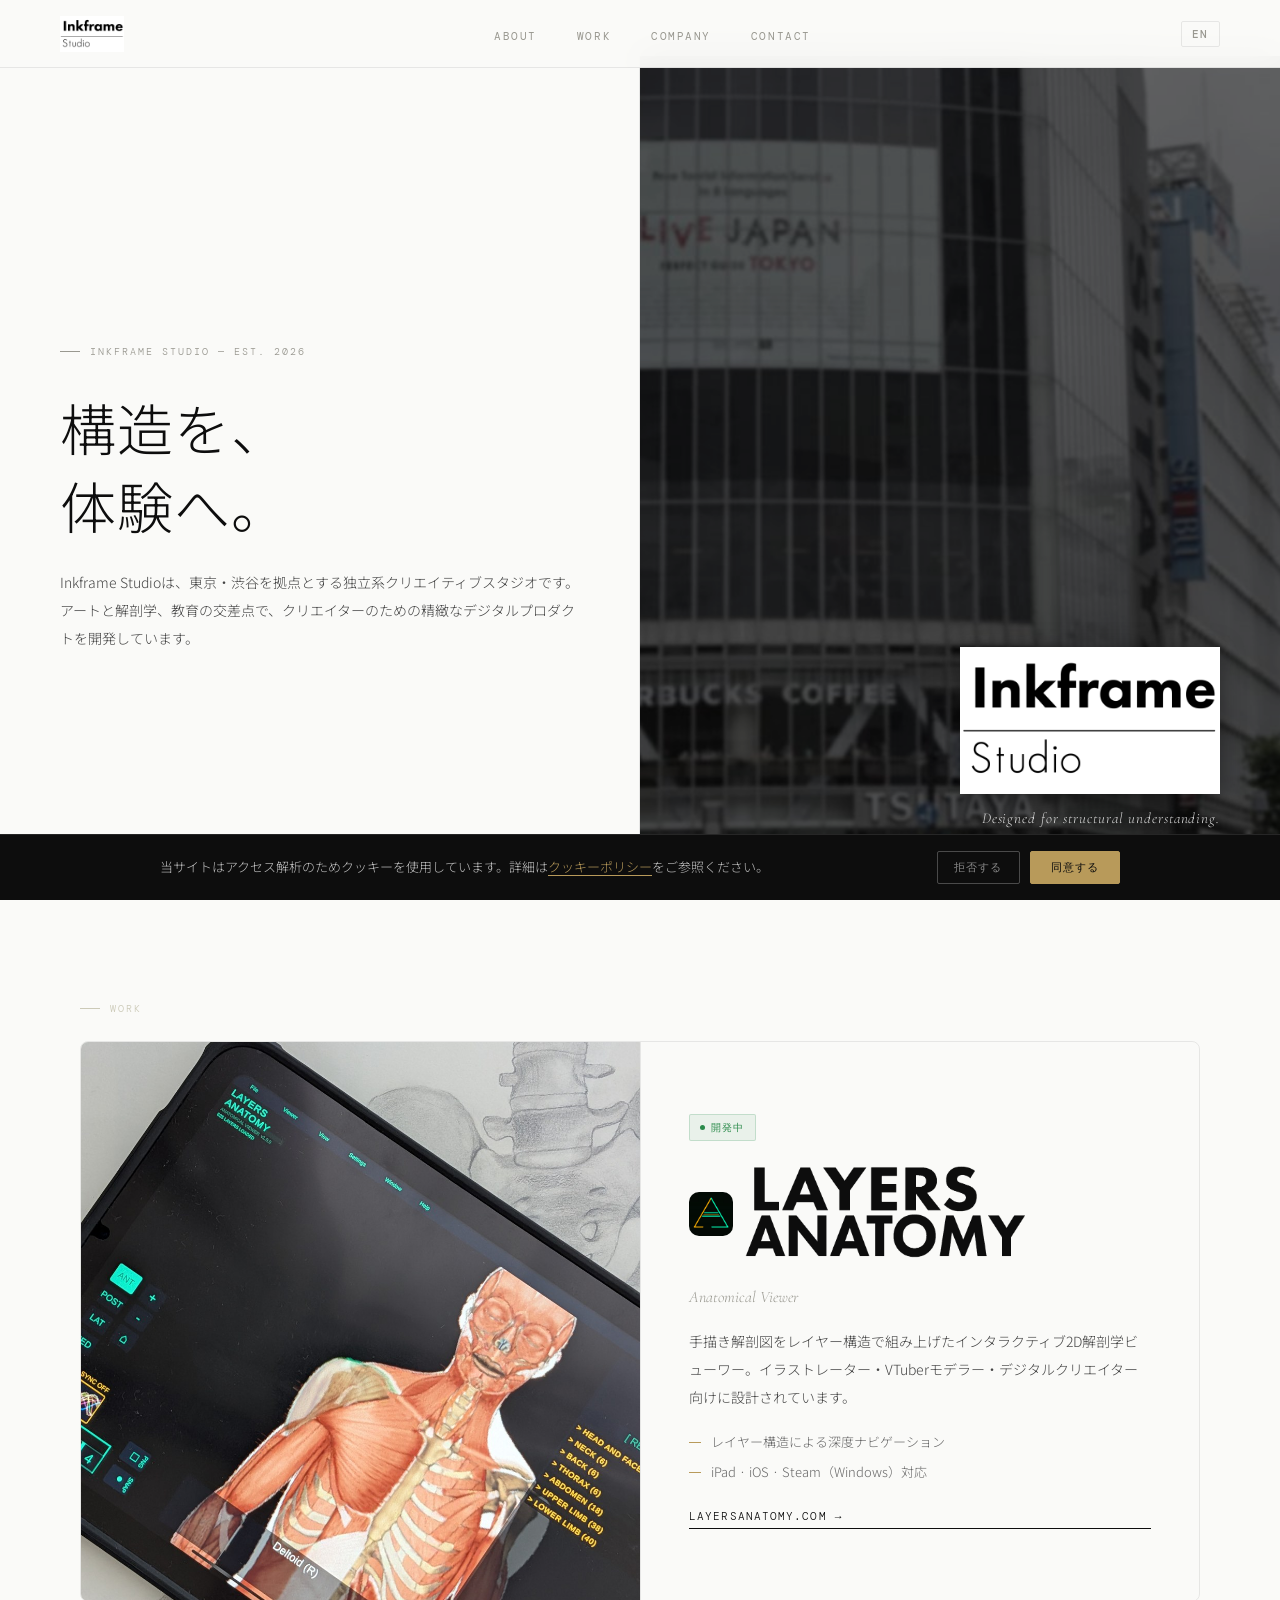
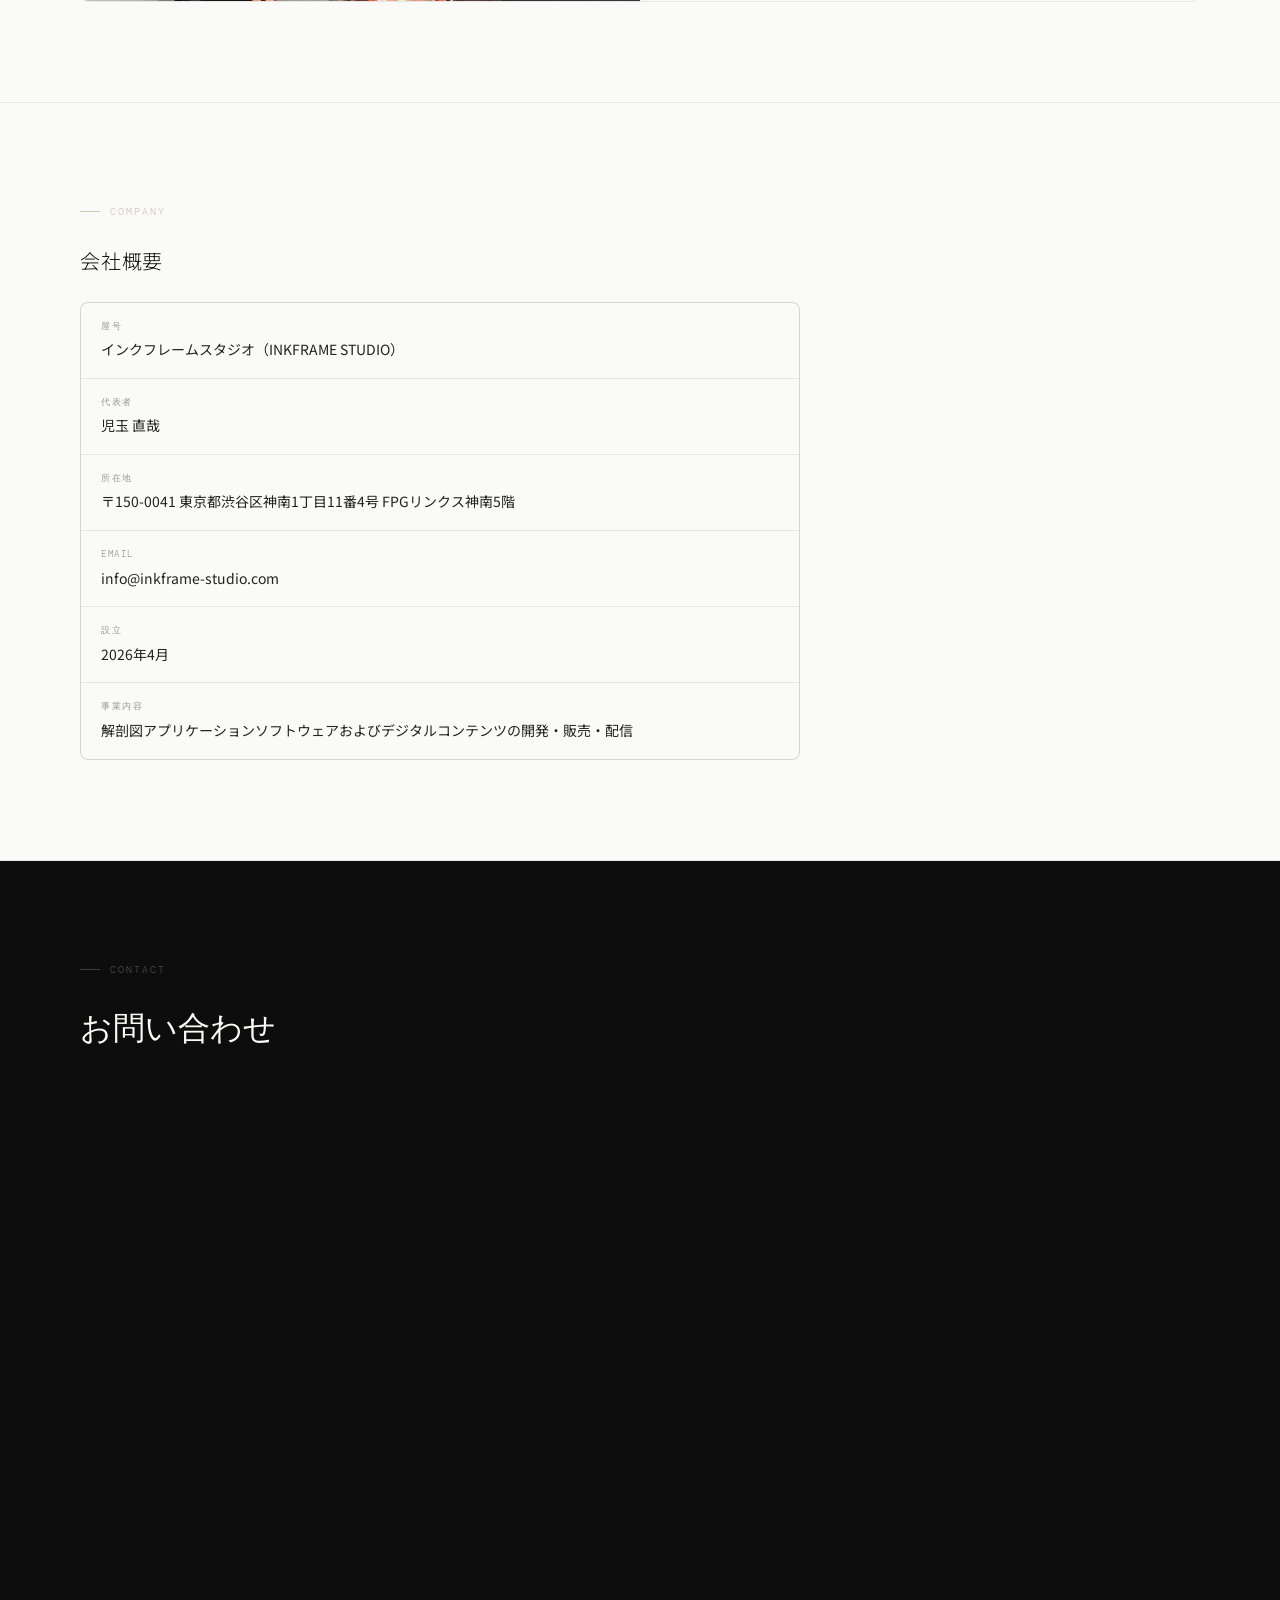
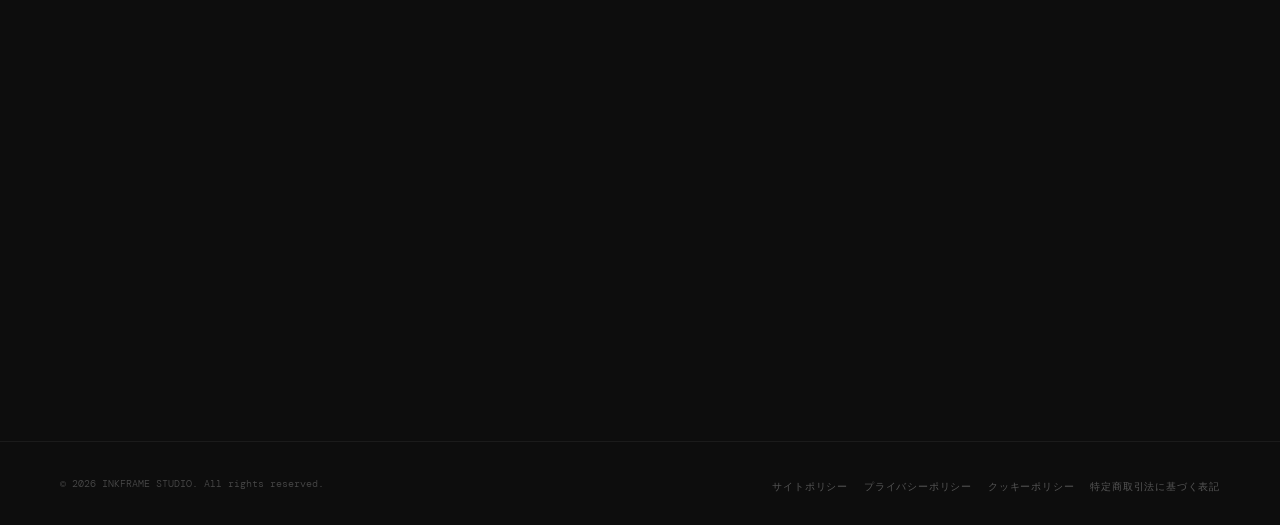
==== commit 197d4de6: "Add files via upload" ====
--- a/index.html
+++ b/index.html
@@ -1,10 +1,12 @@
 <!DOCTYPE html>
-<html lang="ja">
+<html lang="ja" data-lang="ja">
 <head>
 <meta charset="UTF-8">
 <meta name="viewport" content="width=device-width, initial-scale=1.0">
 <title>Inkframe Studio — 東京・渋谷のクリエイティブスタジオ</title>
-<meta name="description" content="Inkframe Studioは東京・渋谷を拠点とする独立系クリエイティブスタジオです。アーティストや教育者のためのインタラクティブなデジタルプロダクトを開発しています。">
+<meta name="description" content="Inkframe Studioは東京・渋谷を拠点とする独立系クリエイティブスタジオです。">
+<link rel="icon" href="favicon.ico" sizes="32x32">
+<link rel="apple-touch-icon" href="apple-touch-icon.png">
 <link rel="preconnect" href="https://fonts.googleapis.com">
 <link rel="preconnect" href="https://fonts.gstatic.com" crossorigin>
 <link href="https://fonts.googleapis.com/css2?family=Cormorant+Garamond:ital,wght@0,300;0,400;1,300;1,400&family=DM+Mono&family=Noto+Sans+JP:wght@300;400;500&display=swap" rel="stylesheet">
@@ -17,31 +19,41 @@
     <img src="banner.png" alt="Inkframe Studio">
   </a>
   <ul class="nav-links">
-    <li><a href="#about">About</a></li>
-    <li><a href="#work">Work</a></li>
-    <li><a href="#company">Company</a></li>
-    <li><a href="#contact">Contact</a></li>
+    <li><a href="#about"><span class="ja">About</span><span class="en">About</span></a></li>
+    <li><a href="#work"><span class="ja">Work</span><span class="en">Work</span></a></li>
+    <li><a href="#company"><span class="ja">Company</span><span class="en">Company</span></a></li>
+    <li><a href="#contact"><span class="ja">Contact</span><span class="en">Contact</span></a></li>
   </ul>
+  <button id="lang-toggle" onclick="toggleLang()" aria-label="言語切替 / Switch language">
+    <svg viewBox="0 0 24 24" xmlns="http://www.w3.org/2000/svg" aria-hidden="true">
+      <circle cx="12" cy="12" r="10"/>
+      <line x1="2" y1="12" x2="22" y2="12"/>
+      <path d="M12 2a15.3 15.3 0 0 1 4 10 15.3 15.3 0 0 1-4 10 15.3 15.3 0 0 1-4-10 15.3 15.3 0 0 1 4-10z"/>
+    </svg>
+    EN
+  </button>
 </nav>
 
 <!-- ABOUT -->
 <section id="about">
-  <!-- ビジュアルを先に（スマホでは最上部に表示） -->
   <div class="about-visual">
     <div class="about-visual-inner">
       <img src="banner.png" alt="Inkframe Studio">
-      <p class="about-visual-tagline">Where art meets anatomy.</p>
+      <p class="about-visual-tagline">
+        <span class="ja">Designed for structural understanding.</span>
+        <span class="en">Designed for structural understanding.</span>
+      </p>
     </div>
   </div>
-  <!-- テキストはビジュアルの後 -->
   <div class="about-main">
     <p class="hero-eyebrow">Inkframe Studio — Est. 2026</p>
     <h1 class="hero-title">
-      人体を、<br>レイヤーで<br><em>読み解く。</em>
+      <span class="ja">構造を、<br>体験へ。</span>
+      <span class="en">Structure<br>into experience.</span>
     </h1>
     <p class="hero-desc">
-      Inkframe Studioは、東京・渋谷を拠点とする独立系クリエイティブスタジオです。
-      アートと解剖学、教育の交差点で、クリエイターのための精緻なデジタルプロダクトを開発しています。
+      <span class="ja">Inkframe Studioは、東京・渋谷を拠点とする独立系クリエイティブスタジオです。アートと解剖学、教育の交差点で、クリエイターのための精緻なデジタルプロダクトを開発しています。</span>
+      <span class="en">Inkframe Studio is an independent creative studio based in Shibuya, Tokyo. We develop precise digital products for creators at the intersection of art, anatomy, and education.</span>
     </p>
   </div>
 </section>
@@ -52,25 +64,34 @@
     <p class="section-eyebrow">Work</p>
     <div class="work-card">
       <div class="work-img">
-        <img src="app.jpg" alt="LAYERS ANATOMY — iPadで動作するインタラクティブ解剖学ビューワー">
+        <img src="app.jpg" alt="LAYERS ANATOMY">
       </div>
       <div class="work-detail">
-        <span class="work-badge">開発中</span>
+        <span class="work-badge">
+          <span class="ja">開発中</span>
+          <span class="en">In Development</span>
+        </span>
         <div class="work-logo-row">
           <img class="icon" src="la-icon.png" alt="LAYERS ANATOMY icon">
           <img class="title-img" src="la-title.png" alt="LAYERS ANATOMY">
         </div>
         <p class="work-subtitle">Anatomical Viewer</p>
         <p class="work-text">
-          手描き解剖図をレイヤー構造で組み上げたインタラクティブ2D解剖学ビューワー。
-          イラストレーター・VTuberモデラー・デジタルクリエイター向けに設計されています。
+          <span class="ja">手描き解剖図をレイヤー構造で組み上げたインタラクティブ2D解剖学ビューワー。イラストレーター・VTuberモデラー・デジタルクリエイター向けに設計されています。</span>
+          <span class="en">An interactive 2D anatomy viewer built from hand-drawn illustrations in a layered structure. Designed for illustrators, VTuber modelers, and digital creators.</span>
         </p>
         <ul class="work-specs">
-          <li class="work-spec">レイヤー構造による深度ナビゲーション</li>
-          <li class="work-spec">iPad · iOS · Steam（Windows）対応</li>
+          <li class="work-spec">
+            <span class="ja">レイヤー構造による深度ナビゲーション</span>
+            <span class="en">Layer-based depth navigation</span>
+          </li>
+          <li class="work-spec">
+            <span class="ja">iPad · iOS · Steam（Windows）対応</span>
+            <span class="en">iPad · iOS · Steam (Windows)</span>
+          </li>
         </ul>
         <a class="cta-link" href="https://layersanatomy.com" target="_blank" rel="noopener">
-          layersanatomy.com を見る &rarr;
+          layersanatomy.com &rarr;
         </a>
       </div>
     </div>
@@ -81,31 +102,40 @@
 <section id="company">
   <div class="section-pad">
     <p class="section-eyebrow">Company</p>
-    <h2 class="section-heading">会社概要</h2>
+    <h2 class="section-heading">
+      <span class="ja">会社概要</span>
+      <span class="en">Company Information</span>
+    </h2>
     <div class="company-grid">
       <div class="company-cell full">
-        <p class="company-label">屋号</p>
+        <p class="company-label"><span class="ja">屋号</span><span class="en">Name</span></p>
         <p class="company-value">インクフレームスタジオ（INKFRAME STUDIO）</p>
       </div>
       <div class="company-cell full">
-        <p class="company-label">代表者</p>
-        <p class="company-value">児玉 直哉（Naoya Kodama）</p>
+        <p class="company-label"><span class="ja">代表者</span><span class="en">Representative</span></p>
+        <p class="company-value"><span class="ja">児玉 直哉</span><span class="en">Naoya Kodama</span></p>
       </div>
       <div class="company-cell full">
-        <p class="company-label">所在地</p>
-        <p class="company-value">〒150-0041 東京都渋谷区神南1丁目11番4号 FPGリンクス神南5階</p>
+        <p class="company-label"><span class="ja">所在地</span><span class="en">Address</span></p>
+        <p class="company-value">
+          <span class="ja">〒150-0041 東京都渋谷区神南1丁目11番4号 FPGリンクス神南5階</span>
+          <span class="en">FPG LINKS JINNAN 5F., 1-11-4, JINNAN, SHIBUYA-KU, TOKYO 150-0041, JAPAN</span>
+        </p>
       </div>
       <div class="company-cell full">
-        <p class="company-label">メールアドレス</p>
+        <p class="company-label">Email</p>
         <p class="company-value">info@inkframe-studio.com</p>
       </div>
       <div class="company-cell full">
-        <p class="company-label">設立</p>
-        <p class="company-value">2026年4月</p>
+        <p class="company-label"><span class="ja">設立</span><span class="en">Established</span></p>
+        <p class="company-value"><span class="ja">2026年4月</span><span class="en">April 2026</span></p>
       </div>
       <div class="company-cell full">
-        <p class="company-label">事業内容</p>
-        <p class="company-value">解剖図アプリケーションソフトウェアおよびデジタルコンテンツの開発・販売・配信</p>
+        <p class="company-label"><span class="ja">事業内容</span><span class="en">Business</span></p>
+        <p class="company-value">
+          <span class="ja">解剖図アプリケーションソフトウェアおよびデジタルコンテンツの開発・販売・配信</span>
+          <span class="en">Development, distribution, and sales of anatomical application software and digital content</span>
+        </p>
       </div>
     </div>
   </div>
@@ -115,24 +145,31 @@
 <section id="contact">
   <div class="section-pad">
     <p class="contact-section-eyebrow">Contact</p>
-    <h2 class="contact-title">お問い合わせ</h2>
+    <h2 class="contact-title">
+      <span class="ja">お問い合わせ</span>
+      <span class="en">Get in Touch</span>
+    </h2>
     <iframe
       src="https://docs.google.com/forms/d/e/1FAIpQLScickL5tB8OaW92qMERPSSuy2w78cdAFKU0HUucGueeboJIHQ/viewform?embedded=true"
       width="100%" height="857" frameborder="0" marginheight="0" marginwidth="0"
-      style="border:none; display:block; max-width:680px;">読み込んでいます…</iframe>
+      style="border:none; display:block; max-width:680px;">
+      <span class="ja">読み込んでいます…</span>
+      <span class="en">Loading…</span>
+    </iframe>
   </div>
 </section>
 
 <footer>
   <p class="footer-copy">&copy; 2026 INKFRAME STUDIO. All rights reserved.</p>
   <ul class="footer-links">
-    <li><a href="site-policy.html">サイトポリシー</a></li>
-    <li><a href="privacy.html">プライバシーポリシー</a></li>
-    <li><a href="cookie-policy.html">クッキーポリシー</a></li>
-    <li><a href="tokushoho.html">特定商取引法に基づく表記</a></li>
+    <li><a href="site-policy.html"><span class="ja">サイトポリシー</span><span class="en">Site Policy</span></a></li>
+    <li><a href="privacy.html"><span class="ja">プライバシーポリシー</span><span class="en">Privacy Policy</span></a></li>
+    <li><a href="cookie-policy.html"><span class="ja">クッキーポリシー</span><span class="en">Cookie Policy</span></a></li>
+    <li><a href="tokushoho.html"><span class="ja">特定商取引法に基づく表記</span><span class="en">Specified Commercial Transactions Act</span></a></li>
   </ul>
 </footer>
 
+<script src="lang.js"></script>
 <script src="cookie-consent.js"></script>
 </body>
 </html>
--- a/style.css
+++ b/style.css
@@ -354,3 +354,23 @@
   .policy-body { padding: 60px; }
   footer { padding: 28px 60px; }
 }
+
+/* ── LANGUAGE SWITCHER ── */
+[data-lang="ja"] .en { display: none !important; }
+[data-lang="en"] .ja { display: none !important; }
+
+#lang-toggle {
+  font-family: 'DM Mono', monospace;
+  font-size: 11px; font-weight: 500;
+  letter-spacing: 0.14em;
+  background: transparent;
+  border: 1px solid var(--border);
+  border-radius: 2px;
+  color: var(--mid);
+  padding: 5px 10px;
+  cursor: pointer;
+  transition: color 0.2s, border-color 0.2s;
+  display: flex; align-items: center; gap: 5px;
+}
+#lang-toggle:hover { color: var(--black); border-color: var(--black); }
+#lang-toggle svg { width: 13px; height: 13px; stroke: currentColor; fill: none; stroke-width: 1.5; }
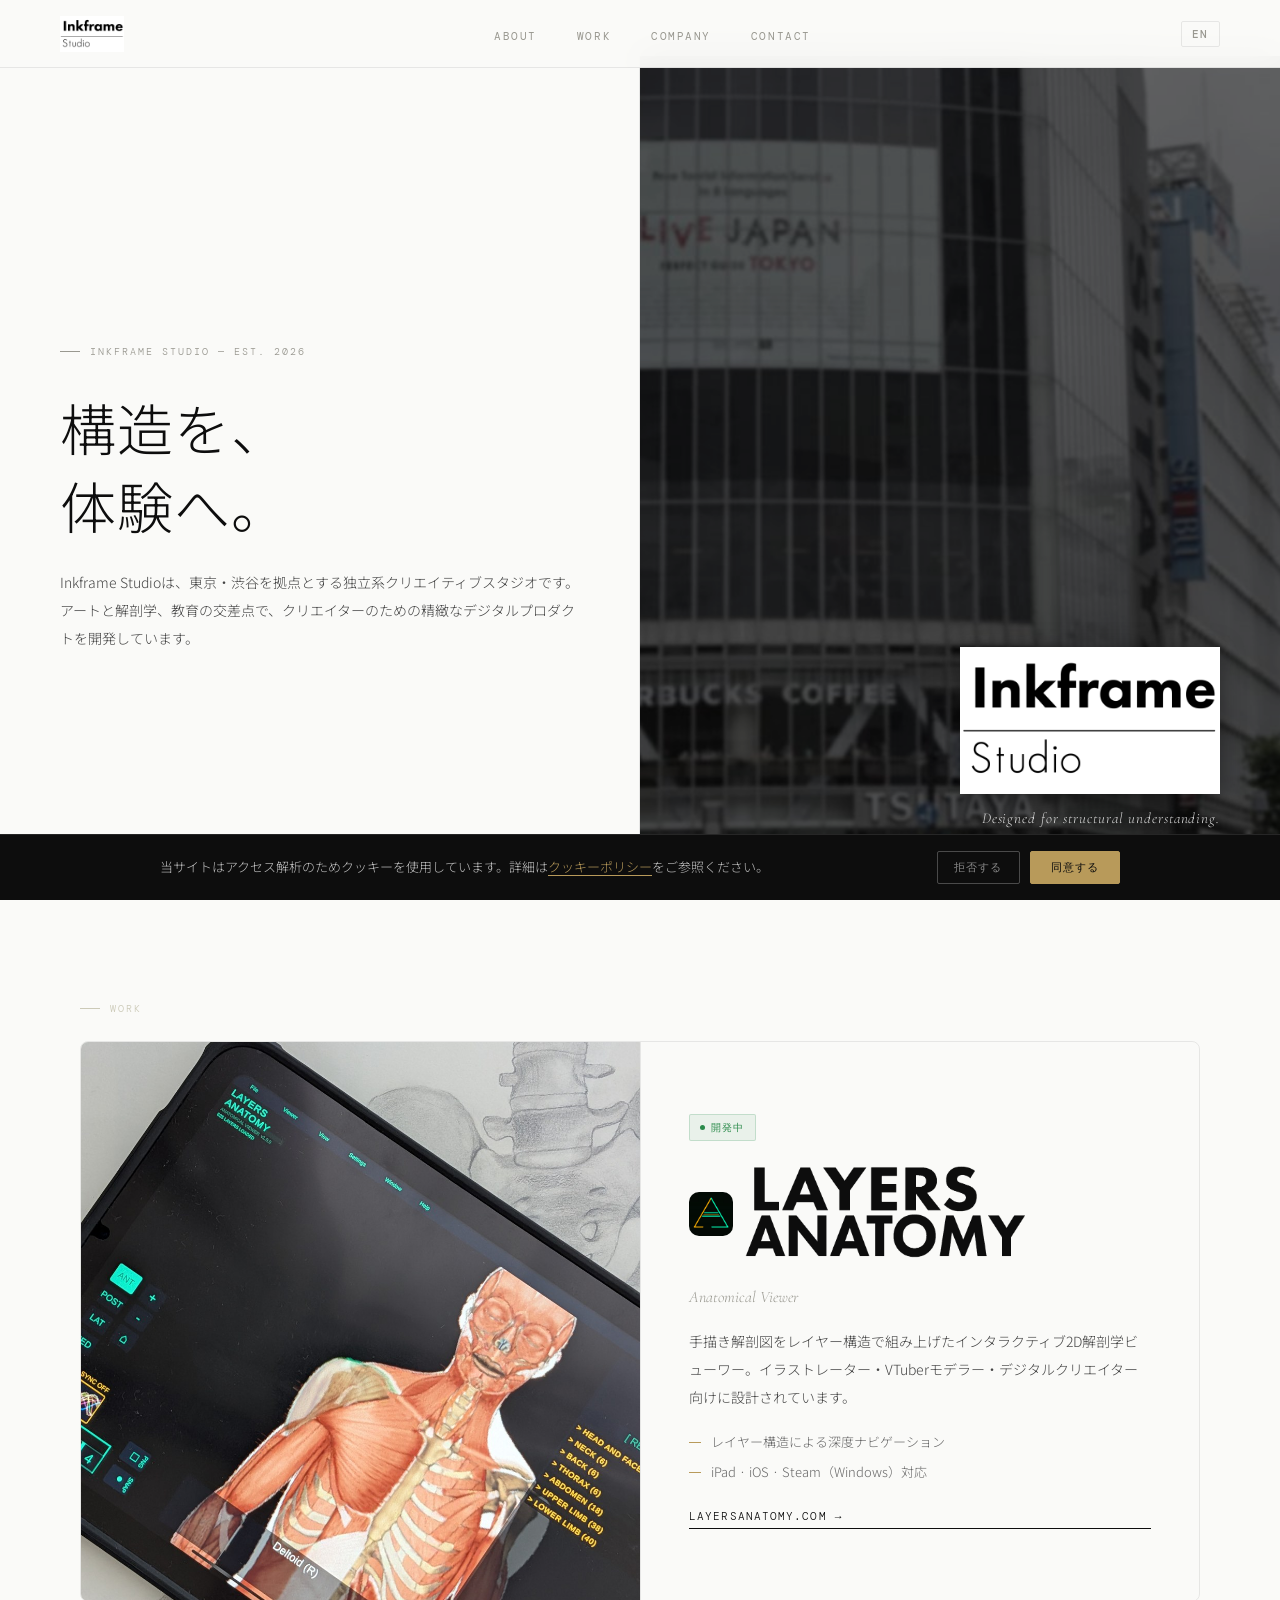
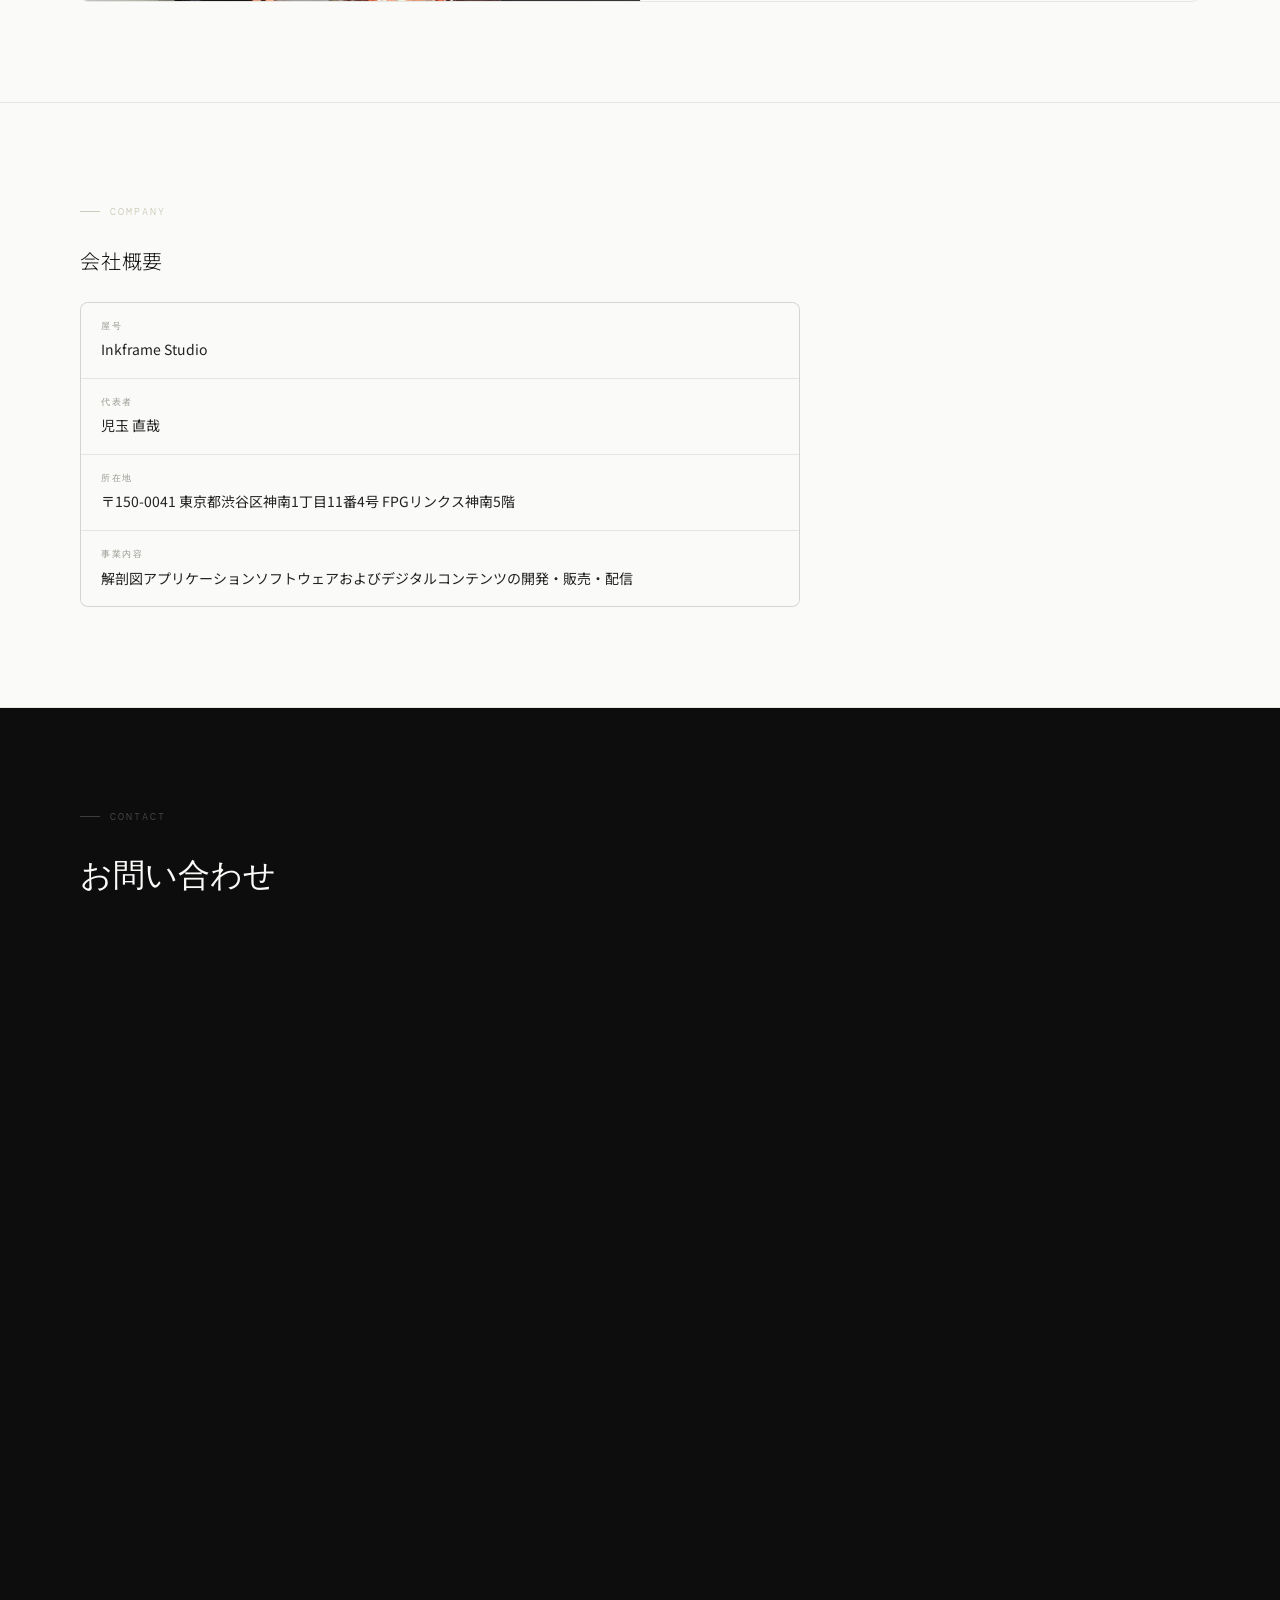
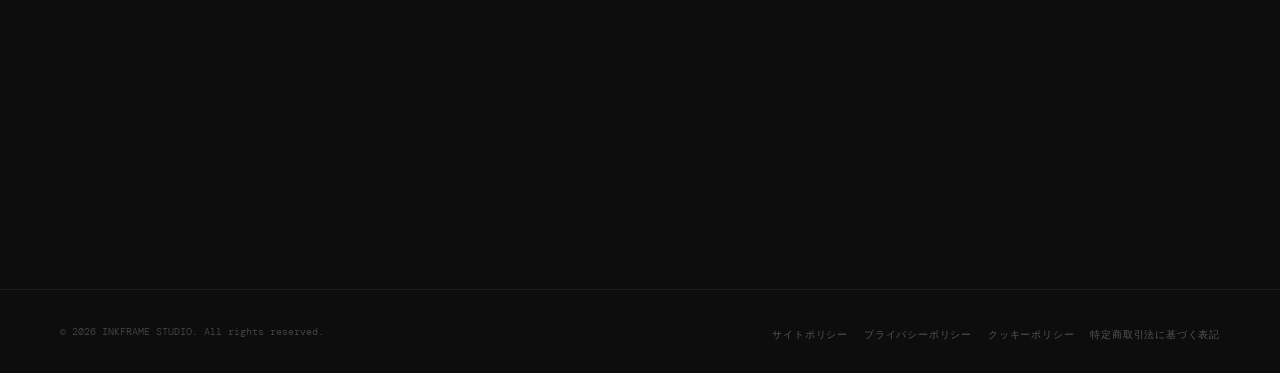
==== commit d094e6ba: "Add files via upload" ====
--- a/index.html
+++ b/index.html
@@ -109,7 +109,7 @@
     <div class="company-grid">
       <div class="company-cell full">
         <p class="company-label"><span class="ja">屋号</span><span class="en">Name</span></p>
-        <p class="company-value">インクフレームスタジオ（INKFRAME STUDIO）</p>
+        <p class="company-value">Inkframe Studio</p>
       </div>
       <div class="company-cell full">
         <p class="company-label"><span class="ja">代表者</span><span class="en">Representative</span></p>
@@ -121,14 +121,6 @@
           <span class="ja">〒150-0041 東京都渋谷区神南1丁目11番4号 FPGリンクス神南5階</span>
           <span class="en">FPG LINKS JINNAN 5F., 1-11-4, JINNAN, SHIBUYA-KU, TOKYO 150-0041, JAPAN</span>
         </p>
-      </div>
-      <div class="company-cell full">
-        <p class="company-label">Email</p>
-        <p class="company-value">info@inkframe-studio.com</p>
-      </div>
-      <div class="company-cell full">
-        <p class="company-label"><span class="ja">設立</span><span class="en">Established</span></p>
-        <p class="company-value"><span class="ja">2026年4月</span><span class="en">April 2026</span></p>
       </div>
       <div class="company-cell full">
         <p class="company-label"><span class="ja">事業内容</span><span class="en">Business</span></p>
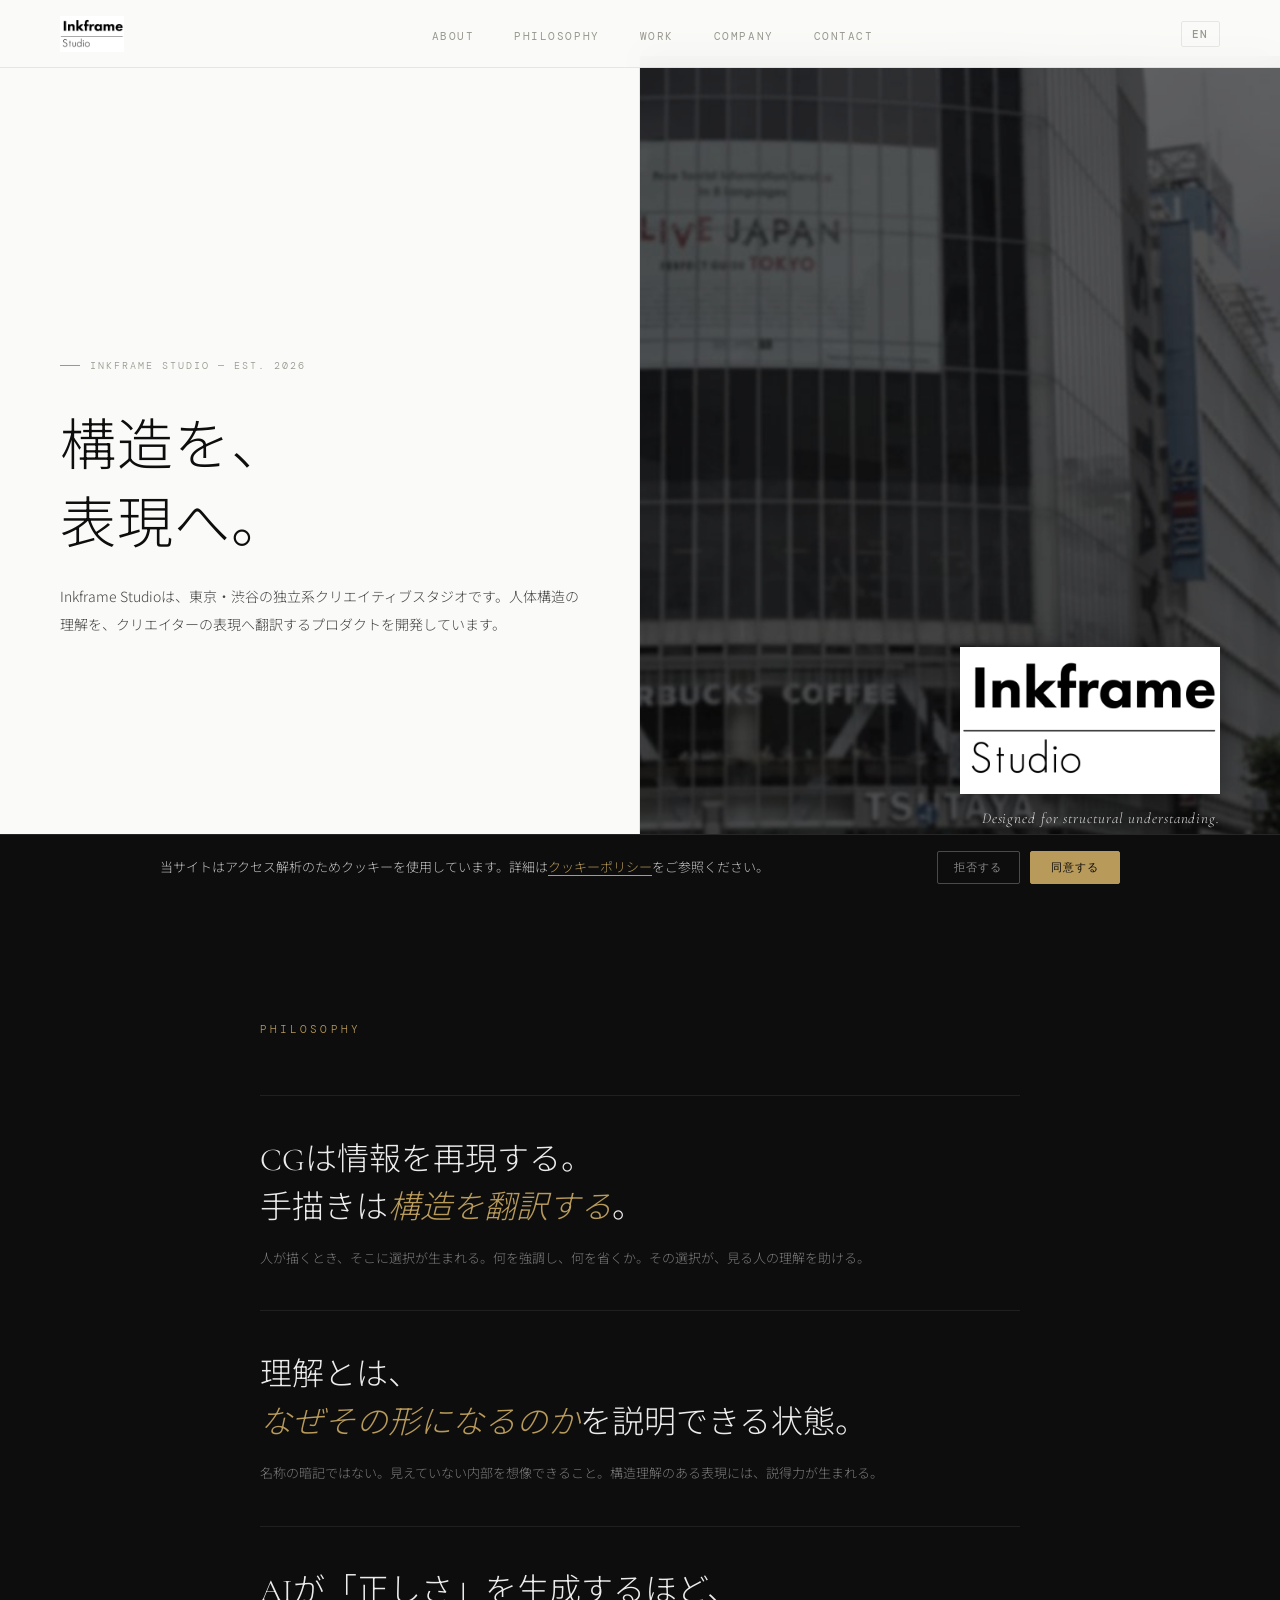
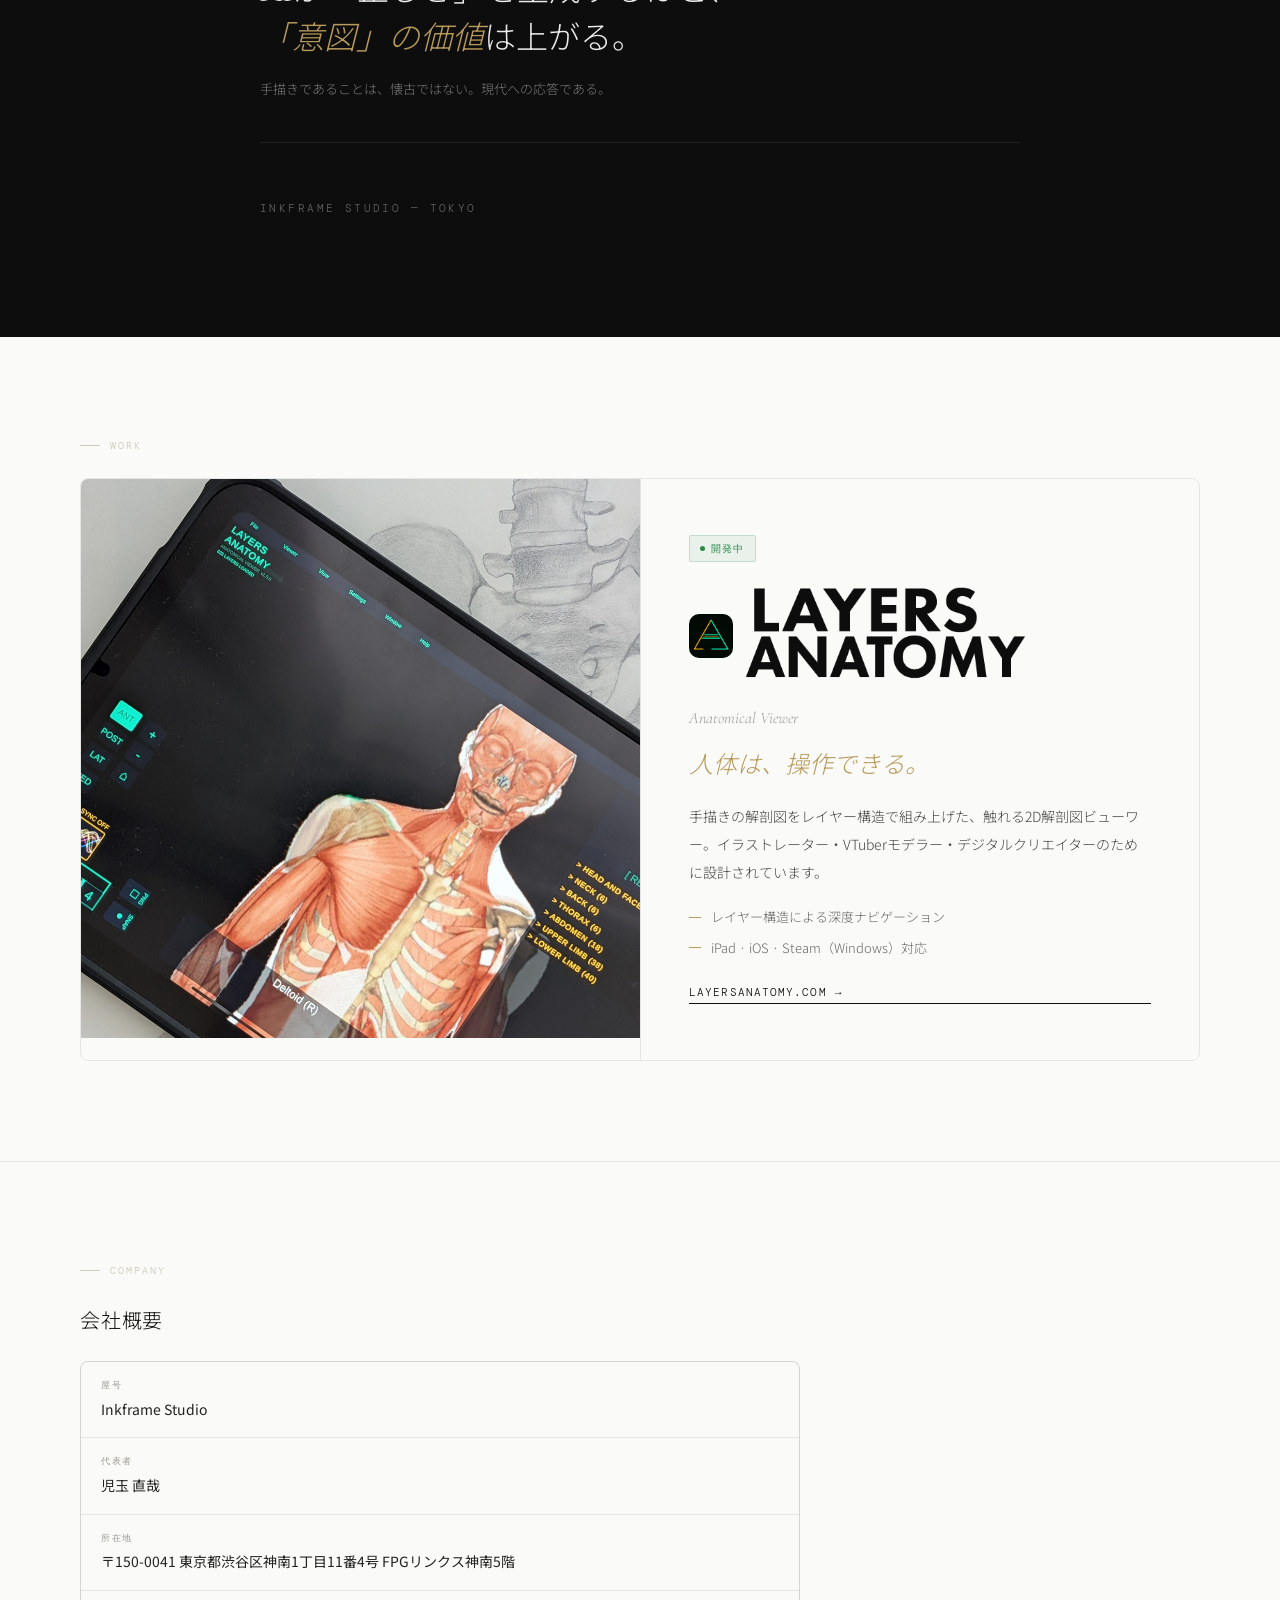
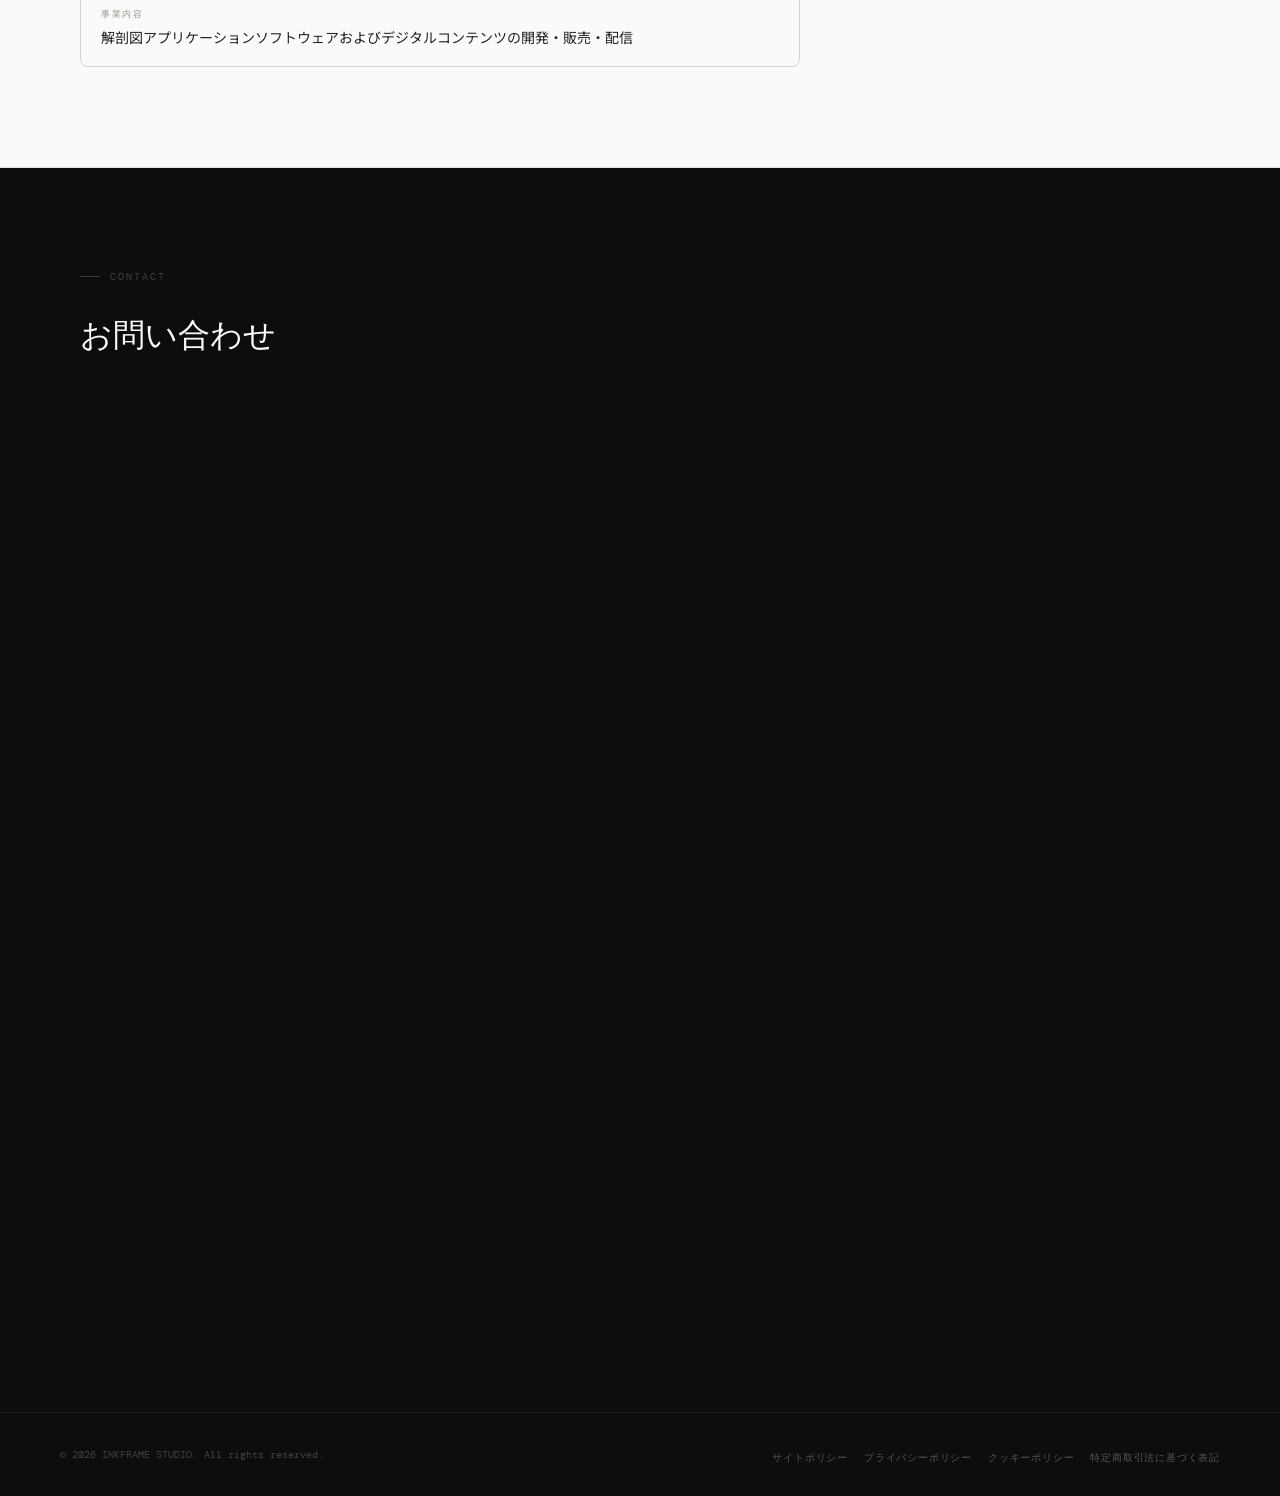
==== commit dc4baceb: "Add files via upload" ====
--- a/index.html
+++ b/index.html
@@ -3,14 +3,43 @@
 <head>
 <meta charset="UTF-8">
 <meta name="viewport" content="width=device-width, initial-scale=1.0">
-<title>Inkframe Studio — 東京・渋谷のクリエイティブスタジオ</title>
-<meta name="description" content="Inkframe Studioは東京・渋谷を拠点とする独立系クリエイティブスタジオです。">
+<title>Inkframe Studio — 構造を、表現へ。</title>
+<meta name="description" content="Inkframe Studioは東京・渋谷の独立系クリエイティブスタジオです。人体構造の理解を、クリエイターの表現へ翻訳するプロダクトを開発しています。">
 <link rel="icon" href="favicon.ico" sizes="32x32">
 <link rel="apple-touch-icon" href="apple-touch-icon.png">
 <link rel="preconnect" href="https://fonts.googleapis.com">
 <link rel="preconnect" href="https://fonts.gstatic.com" crossorigin>
 <link href="https://fonts.googleapis.com/css2?family=Cormorant+Garamond:ital,wght@0,300;0,400;1,300;1,400&family=DM+Mono&family=Noto+Sans+JP:wght@300;400;500&display=swap" rel="stylesheet">
 <link rel="stylesheet" href="style.css">
+<style>
+/* ===== _02 additions (scoped, style.css untouched) ===== */
+
+/* Philosophy */
+#philosophy{background:#0d0d0d;padding:120px 24px;}
+.phi-inner{max-width:760px;margin:0 auto;}
+.phi-eyebrow{font-family:"DM Mono",monospace;font-size:11px;letter-spacing:0.28em;
+  text-transform:uppercase;color:#B89A5A;margin:0 0 56px;}
+.phi-item{padding:40px 0;border-top:1px solid rgba(255,255,255,0.08);}
+.phi-item:last-of-type{border-bottom:1px solid rgba(255,255,255,0.08);}
+.phi-line{font-family:"Cormorant Garamond","Noto Sans JP",serif;font-weight:300;
+  font-size:clamp(22px,3.4vw,32px);line-height:1.5;color:rgba(255,255,255,0.92);margin:0;}
+.phi-line em{font-style:italic;color:#B89A5A;}
+.phi-sub{font-family:"Noto Sans JP",sans-serif;font-weight:300;font-size:13px;
+  line-height:1.9;color:rgba(255,255,255,0.45);margin:14px 0 0;}
+.phi-close{font-family:"DM Mono",monospace;font-size:11px;letter-spacing:0.22em;
+  text-transform:uppercase;color:rgba(255,255,255,0.35);margin:56px 0 0;}
+
+/* Work tagline */
+.work-tagline{font-family:"Cormorant Garamond","Noto Sans JP",serif;font-weight:300;
+  font-style:italic;font-size:clamp(18px,2.6vw,24px);line-height:1.5;
+  color:#B89A5A;margin:0 0 18px;}
+
+/* Contact note */
+.contact-note{font-family:"Noto Sans JP",sans-serif;font-weight:300;font-size:14px;
+  line-height:2;max-width:560px;margin:0 0 36px;opacity:0.7;}
+
+@media (prefers-reduced-motion:reduce){*{transition:none!important;animation:none!important;}}
+</style>
 </head>
 <body>
 
@@ -20,6 +49,7 @@
   </a>
   <ul class="nav-links">
     <li><a href="#about"><span class="ja">About</span><span class="en">About</span></a></li>
+    <li><a href="#philosophy"><span class="ja">Philosophy</span><span class="en">Philosophy</span></a></li>
     <li><a href="#work"><span class="ja">Work</span><span class="en">Work</span></a></li>
     <li><a href="#company"><span class="ja">Company</span><span class="en">Company</span></a></li>
     <li><a href="#contact"><span class="ja">Contact</span><span class="en">Contact</span></a></li>
@@ -48,17 +78,57 @@
   <div class="about-main">
     <p class="hero-eyebrow">Inkframe Studio — Est. 2026</p>
     <h1 class="hero-title">
-      <span class="ja">構造を、<br>体験へ。</span>
-      <span class="en">Structure<br>into experience.</span>
+      <span class="ja">構造を、<br>表現へ。</span>
+      <span class="en">Structure<br>into expression.</span>
     </h1>
     <p class="hero-desc">
-      <span class="ja">Inkframe Studioは、東京・渋谷を拠点とする独立系クリエイティブスタジオです。アートと解剖学、教育の交差点で、クリエイターのための精緻なデジタルプロダクトを開発しています。</span>
-      <span class="en">Inkframe Studio is an independent creative studio based in Shibuya, Tokyo. We develop precise digital products for creators at the intersection of art, anatomy, and education.</span>
+      <span class="ja">Inkframe Studioは、東京・渋谷の独立系クリエイティブスタジオです。人体構造の理解を、クリエイターの表現へ翻訳するプロダクトを開発しています。</span>
+      <span class="en">Inkframe Studio is an independent creative studio in Shibuya, Tokyo. We build products that translate structural understanding of the human body into creative expression.</span>
     </p>
   </div>
 </section>
 
-<!-- WORK -->
+<!-- PHILOSOPHY -->
+<section id="philosophy">
+  <div class="phi-inner">
+    <p class="phi-eyebrow">Philosophy</p>
+
+    <div class="phi-item">
+      <p class="phi-line">
+        <span class="ja">CGは情報を再現する。<br>手描きは<em>構造を翻訳する</em>。</span>
+        <span class="en">CG reproduces information.<br>The hand <em>translates structure</em>.</span>
+      </p>
+      <p class="phi-sub">
+        <span class="ja">人が描くとき、そこに選択が生まれる。何を強調し、何を省くか。その選択が、見る人の理解を助ける。</span>
+        <span class="en">When a person draws, choices are made — what to emphasize, what to leave out. Those choices are what help the viewer understand.</span>
+      </p>
+    </div>
+
+    <div class="phi-item">
+      <p class="phi-line">
+        <span class="ja">理解とは、<br><em>なぜその形になるのか</em>を説明できる状態。</span>
+        <span class="en">Understanding means being able to explain<br><em>why a form is the way it is</em>.</span>
+      </p>
+      <p class="phi-sub">
+        <span class="ja">名称の暗記ではない。見えていない内部を想像できること。構造理解のある表現には、説得力が生まれる。</span>
+        <span class="en">Not memorizing names — imagining the structure beneath the surface. Expression grounded in structural understanding carries conviction.</span>
+      </p>
+    </div>
+
+    <div class="phi-item">
+      <p class="phi-line">
+        <span class="ja">AIが「正しさ」を生成するほど、<br><em>「意図」の価値</em>は上がる。</span>
+        <span class="en">The more AI generates <em>correctness</em>,<br>the more <em>intent</em> is worth.</span>
+      </p>
+      <p class="phi-sub">
+        <span class="ja">手描きであることは、懐古ではない。現代への応答である。</span>
+        <span class="en">Drawing by hand is not nostalgia. It is a response to the present.</span>
+      </p>
+    </div>
+
+    <p class="phi-close">Inkframe Studio — Tokyo</p>
+  </div>
+</section>
 <section id="work">
   <div class="section-pad">
     <p class="section-eyebrow">Work</p>
@@ -76,9 +146,13 @@
           <img class="title-img" src="la-title.png" alt="LAYERS ANATOMY">
         </div>
         <p class="work-subtitle">Anatomical Viewer</p>
+        <p class="work-tagline">
+          <span class="ja">人体は、操作できる。</span>
+          <span class="en">The human body is operable.</span>
+        </p>
         <p class="work-text">
-          <span class="ja">手描き解剖図をレイヤー構造で組み上げたインタラクティブ2D解剖学ビューワー。イラストレーター・VTuberモデラー・デジタルクリエイター向けに設計されています。</span>
-          <span class="en">An interactive 2D anatomy viewer built from hand-drawn illustrations in a layered structure. Designed for illustrators, VTuber modelers, and digital creators.</span>
+          <span class="ja">手描きの解剖図をレイヤー構造で組み上げた、触れる2D解剖図ビューワー。イラストレーター・VTuberモデラー・デジタルクリエイターのために設計されています。</span>
+          <span class="en">A hands-on 2D anatomy viewer built from hand-drawn illustrations in a layered structure. Designed for illustrators, VTuber modelers, and digital creators.</span>
         </p>
         <ul class="work-specs">
           <li class="work-spec">
@@ -141,6 +215,10 @@
       <span class="ja">お問い合わせ</span>
       <span class="en">Get in Touch</span>
     </h2>
+    <p class="contact-note">
+      <span class="ja">業務提携・ライセンス・取材のご相談も、こちらのフォームから受け付けています。</span>
+      <span class="en">Inquiries about partnerships, licensing, and media coverage are welcome through this form.</span>
+    </p>
     <iframe
       src="https://docs.google.com/forms/d/e/1FAIpQLScickL5tB8OaW92qMERPSSuy2w78cdAFKU0HUucGueeboJIHQ/viewform?embedded=true"
       width="100%" height="857" frameborder="0" marginheight="0" marginwidth="0"
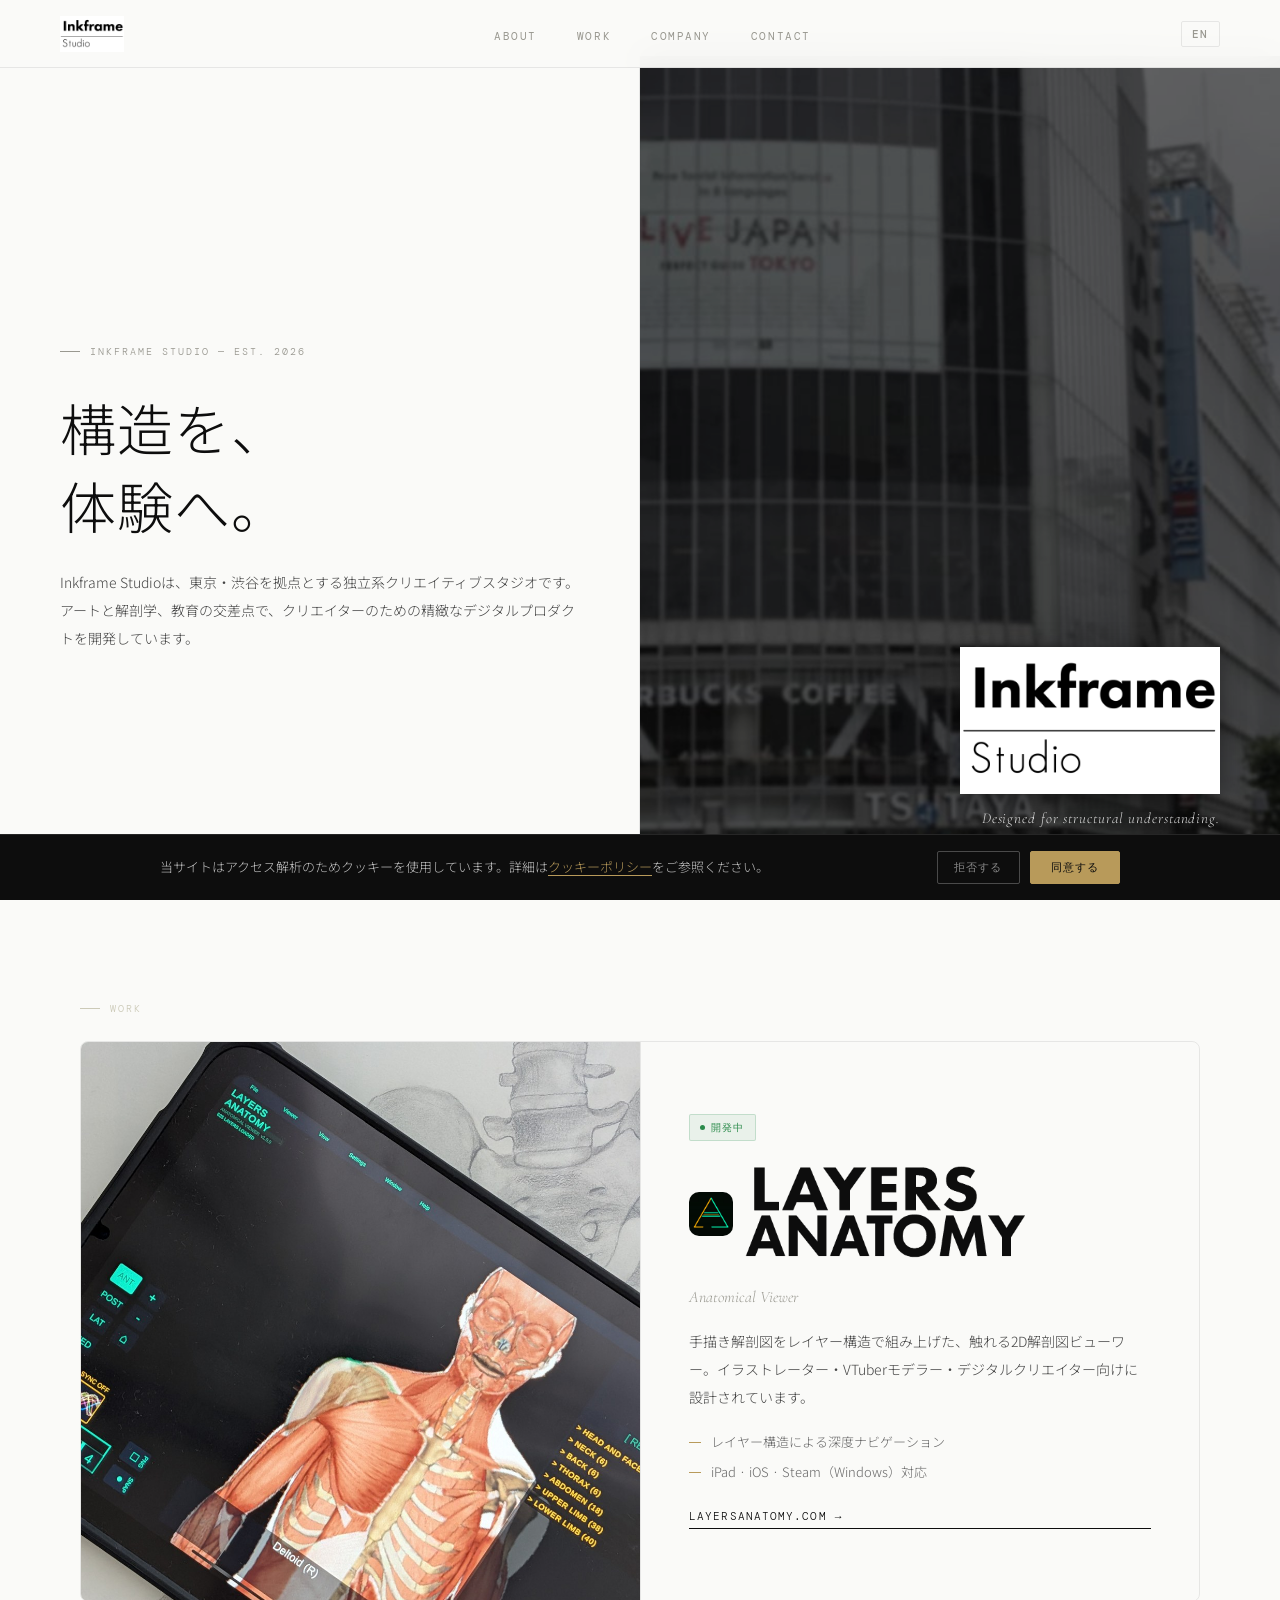
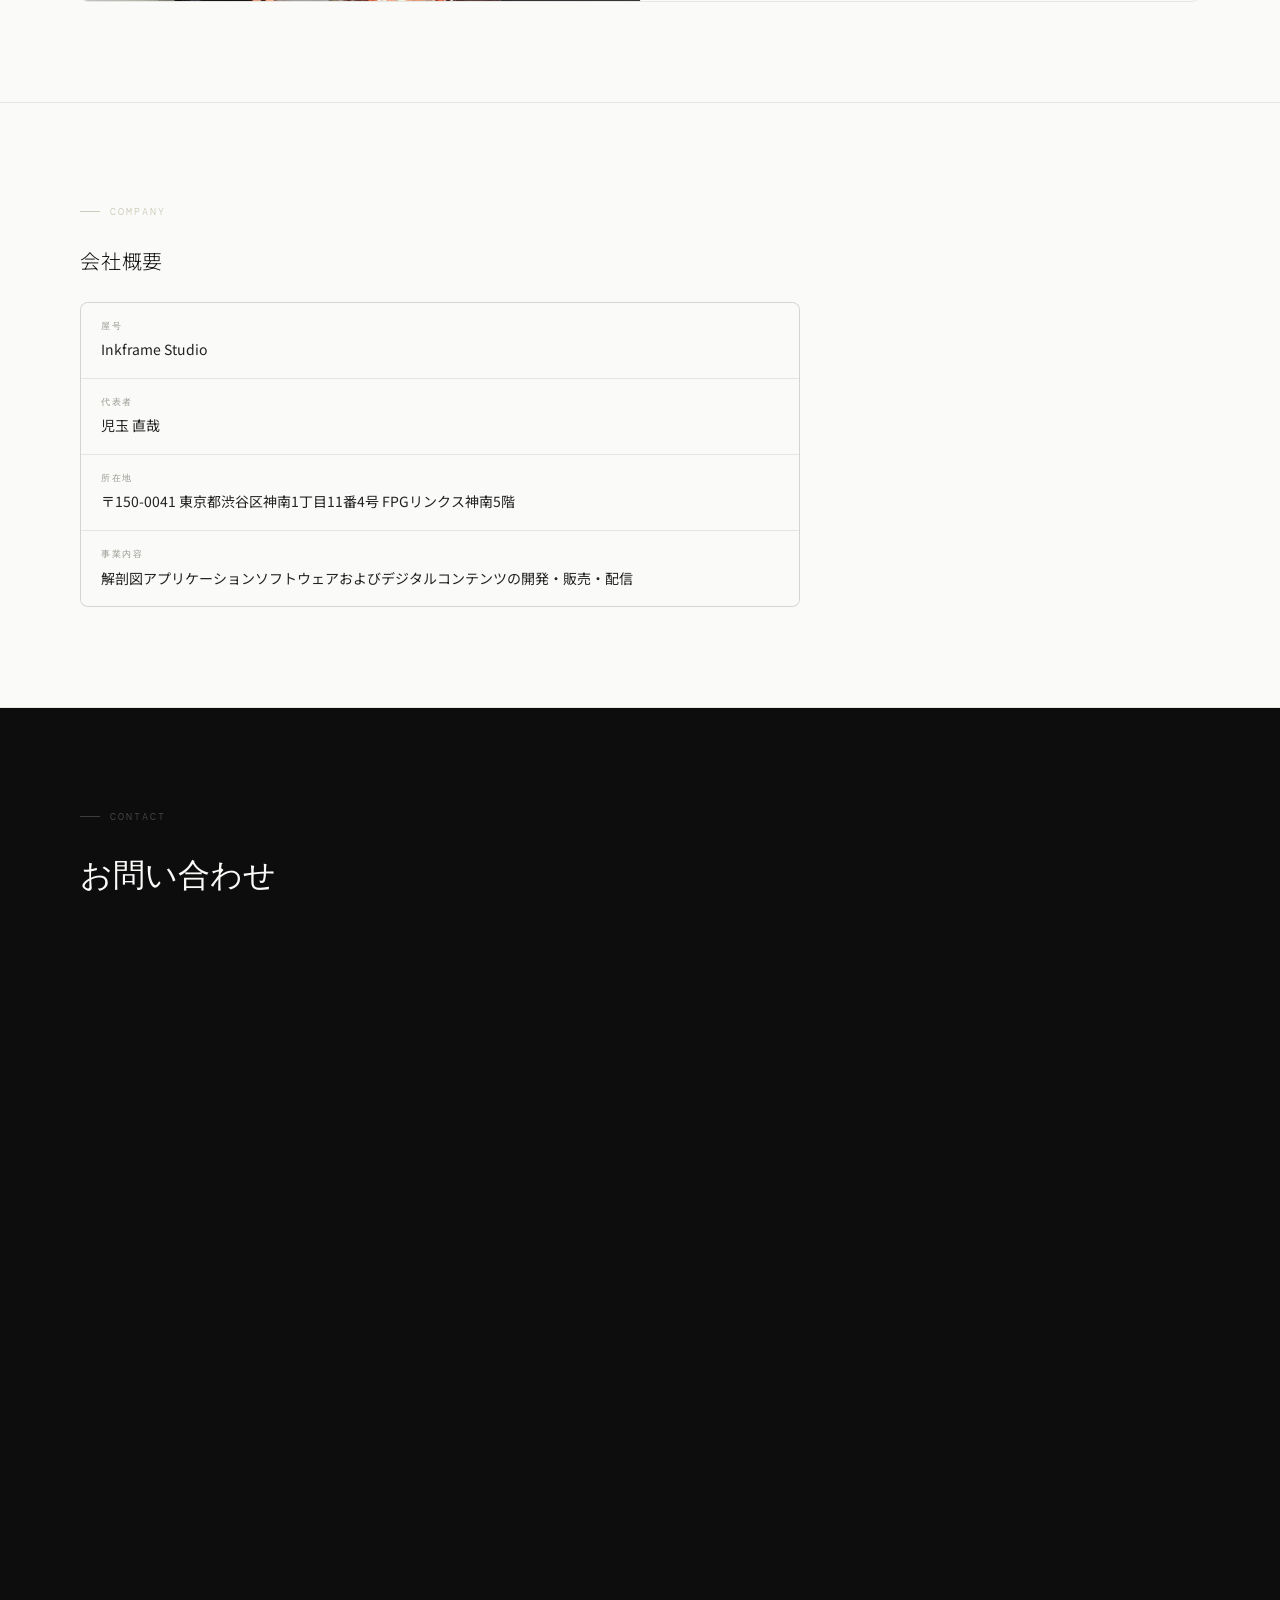
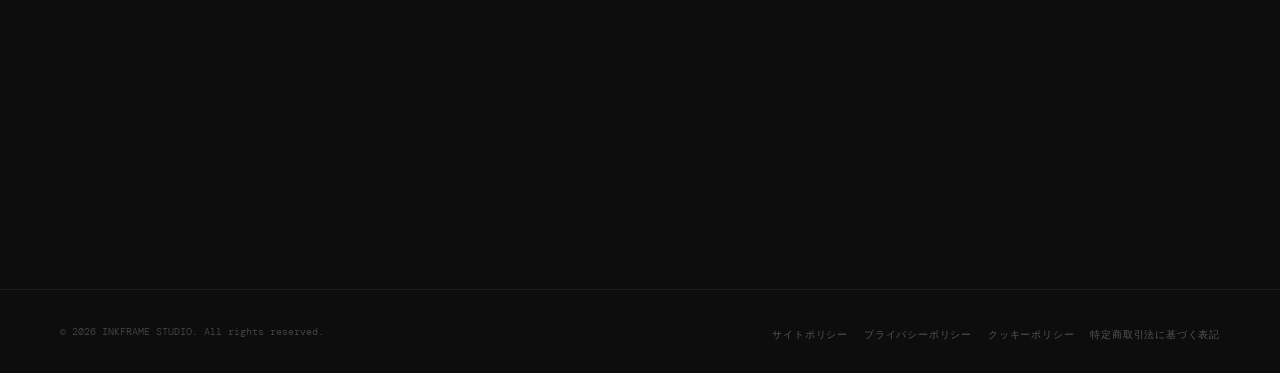
==== commit a02a9a22: "Add files via upload" ====
--- a/index.html
+++ b/index.html
@@ -3,43 +3,14 @@
 <head>
 <meta charset="UTF-8">
 <meta name="viewport" content="width=device-width, initial-scale=1.0">
-<title>Inkframe Studio — 構造を、表現へ。</title>
-<meta name="description" content="Inkframe Studioは東京・渋谷の独立系クリエイティブスタジオです。人体構造の理解を、クリエイターの表現へ翻訳するプロダクトを開発しています。">
+<title>Inkframe Studio — 東京・渋谷のクリエイティブスタジオ</title>
+<meta name="description" content="Inkframe Studioは東京・渋谷を拠点とする独立系クリエイティブスタジオです。">
 <link rel="icon" href="favicon.ico" sizes="32x32">
 <link rel="apple-touch-icon" href="apple-touch-icon.png">
 <link rel="preconnect" href="https://fonts.googleapis.com">
 <link rel="preconnect" href="https://fonts.gstatic.com" crossorigin>
 <link href="https://fonts.googleapis.com/css2?family=Cormorant+Garamond:ital,wght@0,300;0,400;1,300;1,400&family=DM+Mono&family=Noto+Sans+JP:wght@300;400;500&display=swap" rel="stylesheet">
 <link rel="stylesheet" href="style.css">
-<style>
-/* ===== _02 additions (scoped, style.css untouched) ===== */
-
-/* Philosophy */
-#philosophy{background:#0d0d0d;padding:120px 24px;}
-.phi-inner{max-width:760px;margin:0 auto;}
-.phi-eyebrow{font-family:"DM Mono",monospace;font-size:11px;letter-spacing:0.28em;
-  text-transform:uppercase;color:#B89A5A;margin:0 0 56px;}
-.phi-item{padding:40px 0;border-top:1px solid rgba(255,255,255,0.08);}
-.phi-item:last-of-type{border-bottom:1px solid rgba(255,255,255,0.08);}
-.phi-line{font-family:"Cormorant Garamond","Noto Sans JP",serif;font-weight:300;
-  font-size:clamp(22px,3.4vw,32px);line-height:1.5;color:rgba(255,255,255,0.92);margin:0;}
-.phi-line em{font-style:italic;color:#B89A5A;}
-.phi-sub{font-family:"Noto Sans JP",sans-serif;font-weight:300;font-size:13px;
-  line-height:1.9;color:rgba(255,255,255,0.45);margin:14px 0 0;}
-.phi-close{font-family:"DM Mono",monospace;font-size:11px;letter-spacing:0.22em;
-  text-transform:uppercase;color:rgba(255,255,255,0.35);margin:56px 0 0;}
-
-/* Work tagline */
-.work-tagline{font-family:"Cormorant Garamond","Noto Sans JP",serif;font-weight:300;
-  font-style:italic;font-size:clamp(18px,2.6vw,24px);line-height:1.5;
-  color:#B89A5A;margin:0 0 18px;}
-
-/* Contact note */
-.contact-note{font-family:"Noto Sans JP",sans-serif;font-weight:300;font-size:14px;
-  line-height:2;max-width:560px;margin:0 0 36px;opacity:0.7;}
-
-@media (prefers-reduced-motion:reduce){*{transition:none!important;animation:none!important;}}
-</style>
 </head>
 <body>
 
@@ -49,7 +20,6 @@
   </a>
   <ul class="nav-links">
     <li><a href="#about"><span class="ja">About</span><span class="en">About</span></a></li>
-    <li><a href="#philosophy"><span class="ja">Philosophy</span><span class="en">Philosophy</span></a></li>
     <li><a href="#work"><span class="ja">Work</span><span class="en">Work</span></a></li>
     <li><a href="#company"><span class="ja">Company</span><span class="en">Company</span></a></li>
     <li><a href="#contact"><span class="ja">Contact</span><span class="en">Contact</span></a></li>
@@ -78,57 +48,17 @@
   <div class="about-main">
     <p class="hero-eyebrow">Inkframe Studio — Est. 2026</p>
     <h1 class="hero-title">
-      <span class="ja">構造を、<br>表現へ。</span>
-      <span class="en">Structure<br>into expression.</span>
+      <span class="ja">構造を、<br>体験へ。</span>
+      <span class="en">Structure<br>into experience.</span>
     </h1>
     <p class="hero-desc">
-      <span class="ja">Inkframe Studioは、東京・渋谷の独立系クリエイティブスタジオです。人体構造の理解を、クリエイターの表現へ翻訳するプロダクトを開発しています。</span>
-      <span class="en">Inkframe Studio is an independent creative studio in Shibuya, Tokyo. We build products that translate structural understanding of the human body into creative expression.</span>
+      <span class="ja">Inkframe Studioは、東京・渋谷を拠点とする独立系クリエイティブスタジオです。アートと解剖学、教育の交差点で、クリエイターのための精緻なデジタルプロダクトを開発しています。</span>
+      <span class="en">Inkframe Studio is an independent creative studio based in Shibuya, Tokyo. We develop precise digital products for creators at the intersection of art, anatomy, and education.</span>
     </p>
   </div>
 </section>
 
-<!-- PHILOSOPHY -->
-<section id="philosophy">
-  <div class="phi-inner">
-    <p class="phi-eyebrow">Philosophy</p>
-
-    <div class="phi-item">
-      <p class="phi-line">
-        <span class="ja">CGは情報を再現する。<br>手描きは<em>構造を翻訳する</em>。</span>
-        <span class="en">CG reproduces information.<br>The hand <em>translates structure</em>.</span>
-      </p>
-      <p class="phi-sub">
-        <span class="ja">人が描くとき、そこに選択が生まれる。何を強調し、何を省くか。その選択が、見る人の理解を助ける。</span>
-        <span class="en">When a person draws, choices are made — what to emphasize, what to leave out. Those choices are what help the viewer understand.</span>
-      </p>
-    </div>
-
-    <div class="phi-item">
-      <p class="phi-line">
-        <span class="ja">理解とは、<br><em>なぜその形になるのか</em>を説明できる状態。</span>
-        <span class="en">Understanding means being able to explain<br><em>why a form is the way it is</em>.</span>
-      </p>
-      <p class="phi-sub">
-        <span class="ja">名称の暗記ではない。見えていない内部を想像できること。構造理解のある表現には、説得力が生まれる。</span>
-        <span class="en">Not memorizing names — imagining the structure beneath the surface. Expression grounded in structural understanding carries conviction.</span>
-      </p>
-    </div>
-
-    <div class="phi-item">
-      <p class="phi-line">
-        <span class="ja">AIが「正しさ」を生成するほど、<br><em>「意図」の価値</em>は上がる。</span>
-        <span class="en">The more AI generates <em>correctness</em>,<br>the more <em>intent</em> is worth.</span>
-      </p>
-      <p class="phi-sub">
-        <span class="ja">手描きであることは、懐古ではない。現代への応答である。</span>
-        <span class="en">Drawing by hand is not nostalgia. It is a response to the present.</span>
-      </p>
-    </div>
-
-    <p class="phi-close">Inkframe Studio — Tokyo</p>
-  </div>
-</section>
+<!-- WORK -->
 <section id="work">
   <div class="section-pad">
     <p class="section-eyebrow">Work</p>
@@ -146,13 +76,9 @@
           <img class="title-img" src="la-title.png" alt="LAYERS ANATOMY">
         </div>
         <p class="work-subtitle">Anatomical Viewer</p>
-        <p class="work-tagline">
-          <span class="ja">人体は、操作できる。</span>
-          <span class="en">The human body is operable.</span>
-        </p>
         <p class="work-text">
-          <span class="ja">手描きの解剖図をレイヤー構造で組み上げた、触れる2D解剖図ビューワー。イラストレーター・VTuberモデラー・デジタルクリエイターのために設計されています。</span>
-          <span class="en">A hands-on 2D anatomy viewer built from hand-drawn illustrations in a layered structure. Designed for illustrators, VTuber modelers, and digital creators.</span>
+          <span class="ja">手描き解剖図をレイヤー構造で組み上げた、触れる2D解剖図ビューワー。イラストレーター・VTuberモデラー・デジタルクリエイター向けに設計されています。</span>
+          <span class="en">A 2D anatomy viewer built from hand-drawn illustrations in a layered structure. Designed for illustrators, VTuber modelers, and digital creators.</span>
         </p>
         <ul class="work-specs">
           <li class="work-spec">
@@ -215,10 +141,6 @@
       <span class="ja">お問い合わせ</span>
       <span class="en">Get in Touch</span>
     </h2>
-    <p class="contact-note">
-      <span class="ja">業務提携・ライセンス・取材のご相談も、こちらのフォームから受け付けています。</span>
-      <span class="en">Inquiries about partnerships, licensing, and media coverage are welcome through this form.</span>
-    </p>
     <iframe
       src="https://docs.google.com/forms/d/e/1FAIpQLScickL5tB8OaW92qMERPSSuy2w78cdAFKU0HUucGueeboJIHQ/viewform?embedded=true"
       width="100%" height="857" frameborder="0" marginheight="0" marginwidth="0"
